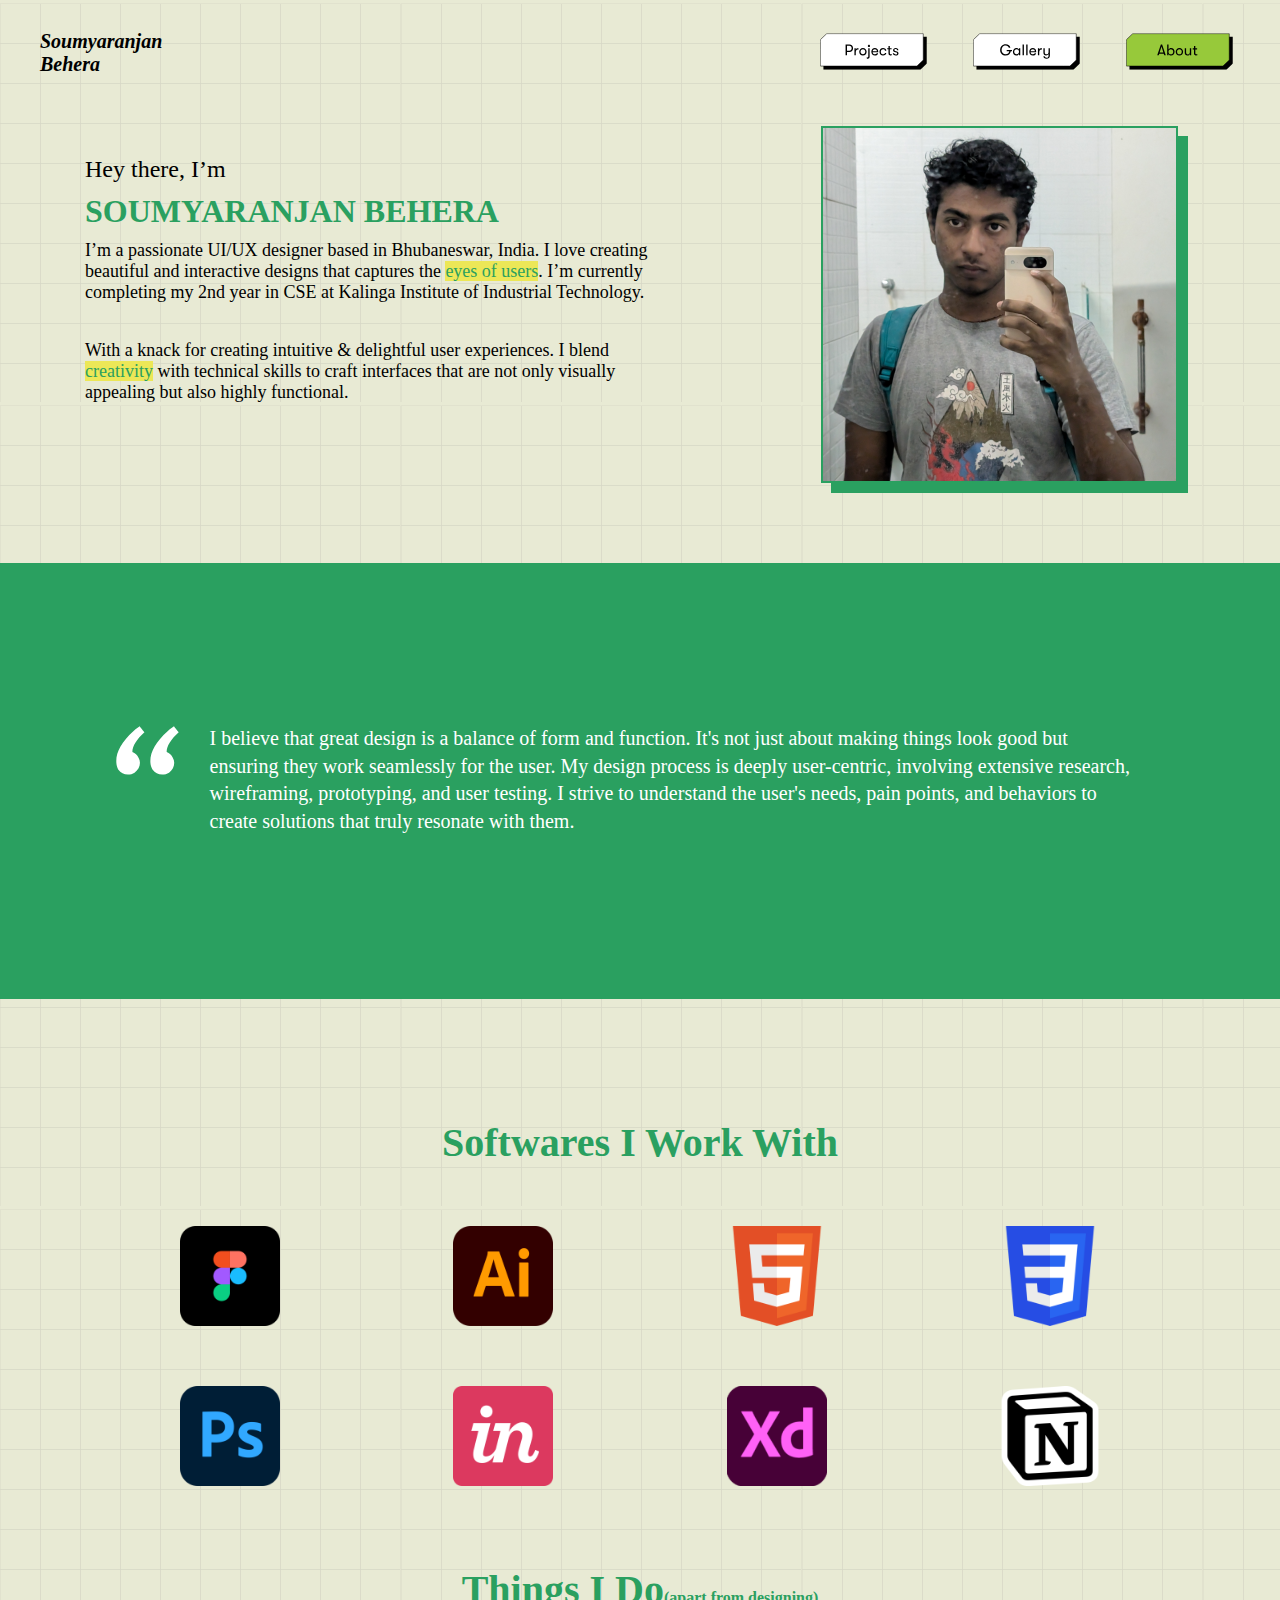
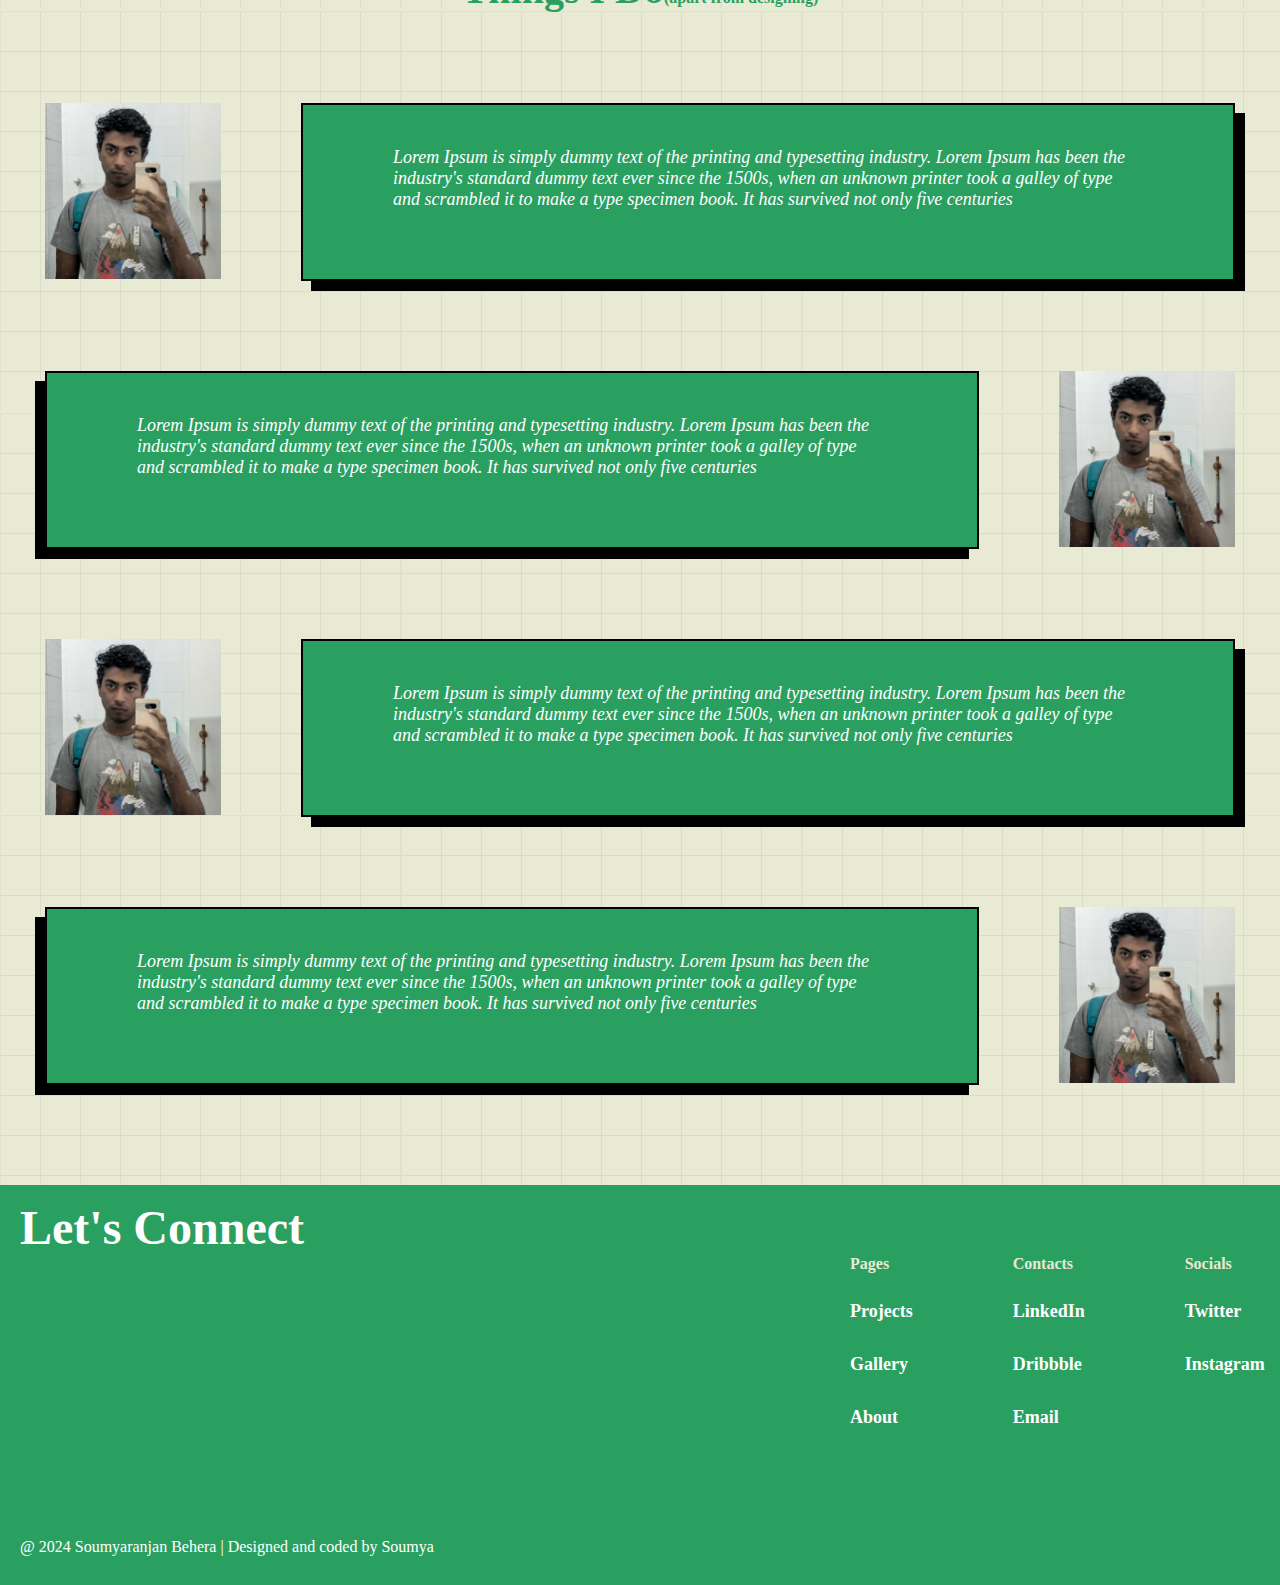
==== about.html @ 152b00c2 "initial commit" ====
<!DOCTYPE html>
<html lang="en">
<html>
<head>
  <title>portfolio.about</title>
  <link rel="stylesheet" href="about.css">
</head>

<body>
  <nav class="navbar">
    <div class="navdiv">
      <div class="logo">
        <a>Soumyaranjan Behera</a>
      </div>
      <ul>
        <li><a href="./project.html">
          <img class="btn" src="./assets/svgs/projects_w.svg" alt="projects">
        </a></li>
        <li><a href="gallery.html">
          <img class="btn" src="./assets/svgs/gall_w.svg" alt="gallery">
        </a></li>
        <li><a href="#">
          <img class="btn" src="./assets/svgs/about_gr.svg" alt="about">
        </a></li>
      </ul>
    </div>
  </nav>

  <section class="hero">
    <div class="intro">
      <p class="greet">
        Hey there, I’m
      </p>
    
      <p class="name">
        SOUMYARANJAN BEHERA
      </p>
    
      <p class="info">
        I’m a passionate UI/UX designer based in Bhubaneswar, India. I love creating beautiful and interactive designs that captures the <span class="clr">eyes of users</span>. I’m currently completing my 2nd year in CSE at Kalinga Institute of Industrial Technology. 
      </p>
  
      <p class="info2">
        With a knack for creating intuitive & delightful user experiences. I blend <span class="clr">creativity</span> with technical skills to craft interfaces that are not only visually appealing but also highly functional.
      </p>
    </div>
    <img class="myimg" src="./assets/imgs/myph.png">
  </section>

  <section>
    <div class="quote">
      <img class="qt" src="assets/svgs/quotation.svg">
      <p>
        I believe that great design is a balance of form and function. It's not just about making things look good but ensuring they work seamlessly for the user. My design process is deeply user-centric, involving extensive research, wireframing, prototyping, and user testing. I strive to understand the user's needs, pain points, and behaviors to create solutions that truly resonate with them.
      </p>
    </div>
  </section>

  <section class="skill-sec">
    <p class="skill">
      Softwares I Work With
    </p>

    <section class="align" >
      <img class="tool" src="./assets/imgs/figma.png">
      <img class="tool" src="./assets/imgs/ai.png">
      <img class="tool" src="./assets/imgs/html.png">
      <img class="tool" src="./assets/imgs/css.png">
    </section>

    <section class="align2">
      <img class="tool" src="./assets/imgs/ps.png">
      <img class="tool" src="./assets/imgs/in.png">
      <img class="tool" src="./assets/imgs/xd.png">
      <img class="tool" src="./assets/imgs/notion.png">
    </section>
  </section>

  <section class="extra">
    <p class="hobb">Things I Do<span class="tiny">(apart from designing)</span></p>
    <div class="thing1">
      <img class="pic" src="assets/imgs/myph.png">
      <div class="exp">Lorem Ipsum is simply dummy text of the printing and typesetting industry. Lorem Ipsum has been the industry's standard dummy text ever since the 1500s, when an unknown printer took a galley of type and scrambled it to make a type specimen book. It has survived not only five centuries</div>
    </div>
    <div class="thing2">
      <img class="pic" src="assets/imgs/myph.png">
      <div class="exp1">Lorem Ipsum is simply dummy text of the printing and typesetting industry. Lorem Ipsum has been the industry's standard dummy text ever since the 1500s, when an unknown printer took a galley of type and scrambled it to make a type specimen book. It has survived not only five centuries</div>
    </div>
    <div class="thing1">
      <img class="pic" src="assets/imgs/myph.png">
      <div class="exp">Lorem Ipsum is simply dummy text of the printing and typesetting industry. Lorem Ipsum has been the industry's standard dummy text ever since the 1500s, when an unknown printer took a galley of type and scrambled it to make a type specimen book. It has survived not only five centuries</div>
    </div>
    <div class="thing2">
      <img class="pic" src="assets/imgs/myph.png">
      <div class="exp1">Lorem Ipsum is simply dummy text of the printing and typesetting industry. Lorem Ipsum has been the industry's standard dummy text ever since the 1500s, when an unknown printer took a galley of type and scrambled it to make a type specimen book. It has survived not only five centuries</div>
    </div>
  </section>

  <footer class="footer">
    <p class="connect">Let's Connect</p>
    <div class="links">
      <div class="page">
        <p class="bar">Pages</p>
        <div class="pages">
          <a class="style" href="./project.html">Projects</a>
          <a class="style" href="./gallery.html">Gallery</a>
          <a class="style" href="./about.html">About</a>
        </div>
      </div>
      <div class="contac">
        <p class="bar">Contacts</p>
        <div class="contact">
          <a href="https://www.linkedin.com/in/soumyaranjan-behera21/" class="style">LinkedIn</a>
          <a href="https://dribbble.com/soumyaranjan13" class="style">Dribbble</a>
          <a href="mailto:srbashish13@gmail.com" class="style">Email</a>
        </div>
      </div>
      <div class="socia">
        <p class="bar">Socials</p>
        <div class="social">
          <a href="https://x.com/be_soumyaa" class="style">Twitter</a>
          <a href="https://www.instagram.com/beingsoumya__/" class="style">Instagram</a>
        </div>
      </div>
    </div>
    <p class="credit">@ 2024 Soumyaranjan Behera  |  Designed and coded by Soumya</p>
  </footer>

</body>
<script src="script.js"></script>
</html>
---- about.css ----
body{
  background-color: #E8EAD4;
  background-image: url("./assets/imgs/txt0.png");
}

*{
  margin: 0;
}

.navbar{
  margin-left: 40px;
  margin-top: 30px;
}

.navdiv{
  display: flex;
  align-items: center;
  justify-content: space-between;
}

.logo{
  font-size: 20px;
  width: 134px;
  font-family: louis george cafe;
  font-weight: bold;
  font-style: italic;
  margin-bottom: none;
  margin-top: none;
}

li {
  list-style: none;
  display: inline-block;
  margin-right: 52px;
}

.btn{
  transform: scale(1.1);
}

.hero{
  margin-left: 85px;
  margin-top: 50px;
  margin-bottom: 80px;
  display: flex;
  justify-content: space-between;
}

.intro{
  padding-top: 30px;
  width: 600px;
  height: 275px;
}

.myimg{
  width: 353px;
  height: 353px;
  margin-right: 8.50%;
  box-shadow: 10px 10px #2AA060;
  border: 2px solid #2AA060;
}

.background{
  width: 100%;
  height: 100%;
  background-repeat: repeat;
}

.greet{
  color: #000;
  font-family: "Louis George Cafe";
  font-size: 24px;
  font-style: normal;
  font-weight: 400;
  line-height: normal;
  margin-bottom: 10px;
}

.name{
  color: #2AA060;
  font-family: Gopher;
  font-size: 32px;
  font-style: normal;
  font-weight: 900;
  line-height: normal;
  margin-top: 10px;
  margin-bottom: 10px;
}

.info{
  color: #000;
  font-family: "Louis George Cafe";
  font-size: 18px;
  font-style: normal;
  font-weight: 400;
  line-height: normal;
  width: 580px;
  height: 80px;
}

.info2{
  color: #000;
  font-family: "Louis George Cafe";
  font-size: 18px;
  font-style: normal;
  font-weight: 400;
  line-height: normal;
  width: 580px;
  height: 80px;
  margin-top: 20px;
}

.clr{
  color: #2AA060;
  background-color: #ECE757;
}

.qt{
  height: 50px;
}

.quote{
  background-color: #2AA060;
  color: #FFF;
  margin-left: none;
  margin-right: none;
  font-family: "Louis George Cafe";
  font-size: 20px;
  font-weight: 400;
  line-height: 138.803%; /* 27.761px */
  padding-top: 162px;
  padding-bottom: 162px;
  padding-left: 116px;
  padding-right: 148px;
  max-width: 100%;
  height: 112px;
  display: flex;
  gap: 30px;
}

.skill,
.hobb{
  color: #2AA060;
  font-family: "Gopher";
  font-size: 40px;
  font-style: normal;
  font-weight: 900;
  line-height: normal;
  text-align: center;
}

.align,
.align2{
  margin-top: 60px;
  margin-left: 180px;
  margin-right: 180px;
  display: flex;
  justify-content: space-between;
}

.align2{
  margin-top: 60px;
}

.skill-sec{
  margin-bottom: 80px;
  margin-top: 120px;
}

.tool{
  width: 100px;
  height: 100px;
}

.hobb{
  margin-bottom: 0px;
}

.tiny{
  font-size: 16px;
}

.pic{
  height: 176px;
  width: 176px;
}

.thing1{
  display: flex;
  gap: 80px;
  justify-content: center;
}

.thing2{
  display: flex;
  gap: 80px;
  justify-content: center; 
  flex-direction: row-reverse;
}

.exp,
.exp1{
  background-color: #2AA060;
  color: #fff;
  padding-top: 42px;
  padding-bottom: 42px;
  padding-left: 90px;
  padding-right: 90px;
  font-family: "louis george cafe";
  font-style: italic;
  font-size: 18px;
  font-weight: 500;
  width: 750px;
  height: 90px;
  border: 2px solid #000;
  box-shadow: 10px 10px #000;
}

.exp1{
  box-shadow: -10px 10px #000;
}

.extra{
  margin-bottom: 50px;
  display: flex;
  flex-direction: column;
  gap: 90px;
}

.footer{
  background-color: #2AA060;
  width: 100%;
  height: 400px;
  margin-top: 100px;
}

.style{
  font-family: "Louis George Cafe";
  font-size: 18px;
  font-weight: bold;
  text-decoration: none;
  color: #fff;
}
.style:hover{
  text-decoration: underline;
}

.bar{
  margin: 0px;
  font-family: "Louis George Cafe";
  font-size: 16px;
  font-weight: 550;
  color: #E8EAD4;
}

.pages,
.contact,
.social{
  display: flex;
  flex-direction: column;
  gap: 32px;
}

.page,
.contac,
.socia{
  display: flex;
  flex-direction: column;
  gap: 28px;
}

.links{
  display: flex;
  gap: 100px;
  margin-left: 850px;
}

.connect{
  font-family: "Gopher";
  color: #fff;
  font-size: 48px;
  font-weight: bolder;
  margin-left: 20px;
  padding-top: 15px;
  margin-top: 0px;
}

.credit{
  font-family: "Louis George Cafe";
  font-size: 16px;
  color: #FFF;
  margin-left: 20px;
  margin-top: 110px;
}

@media only screen and (max-width: 520px){
  .logo{
    font-size: 48px;
    width: 134px;
    font-family: "poppins";
    font-weight: bold;
    font-style: italic;
  }

  .quote{
    font-family: 'Franklin Gothic Medium', 'Arial Narrow', Arial, sans-serif;
    color: #000;
    background-color: #ECE757;
  }
}
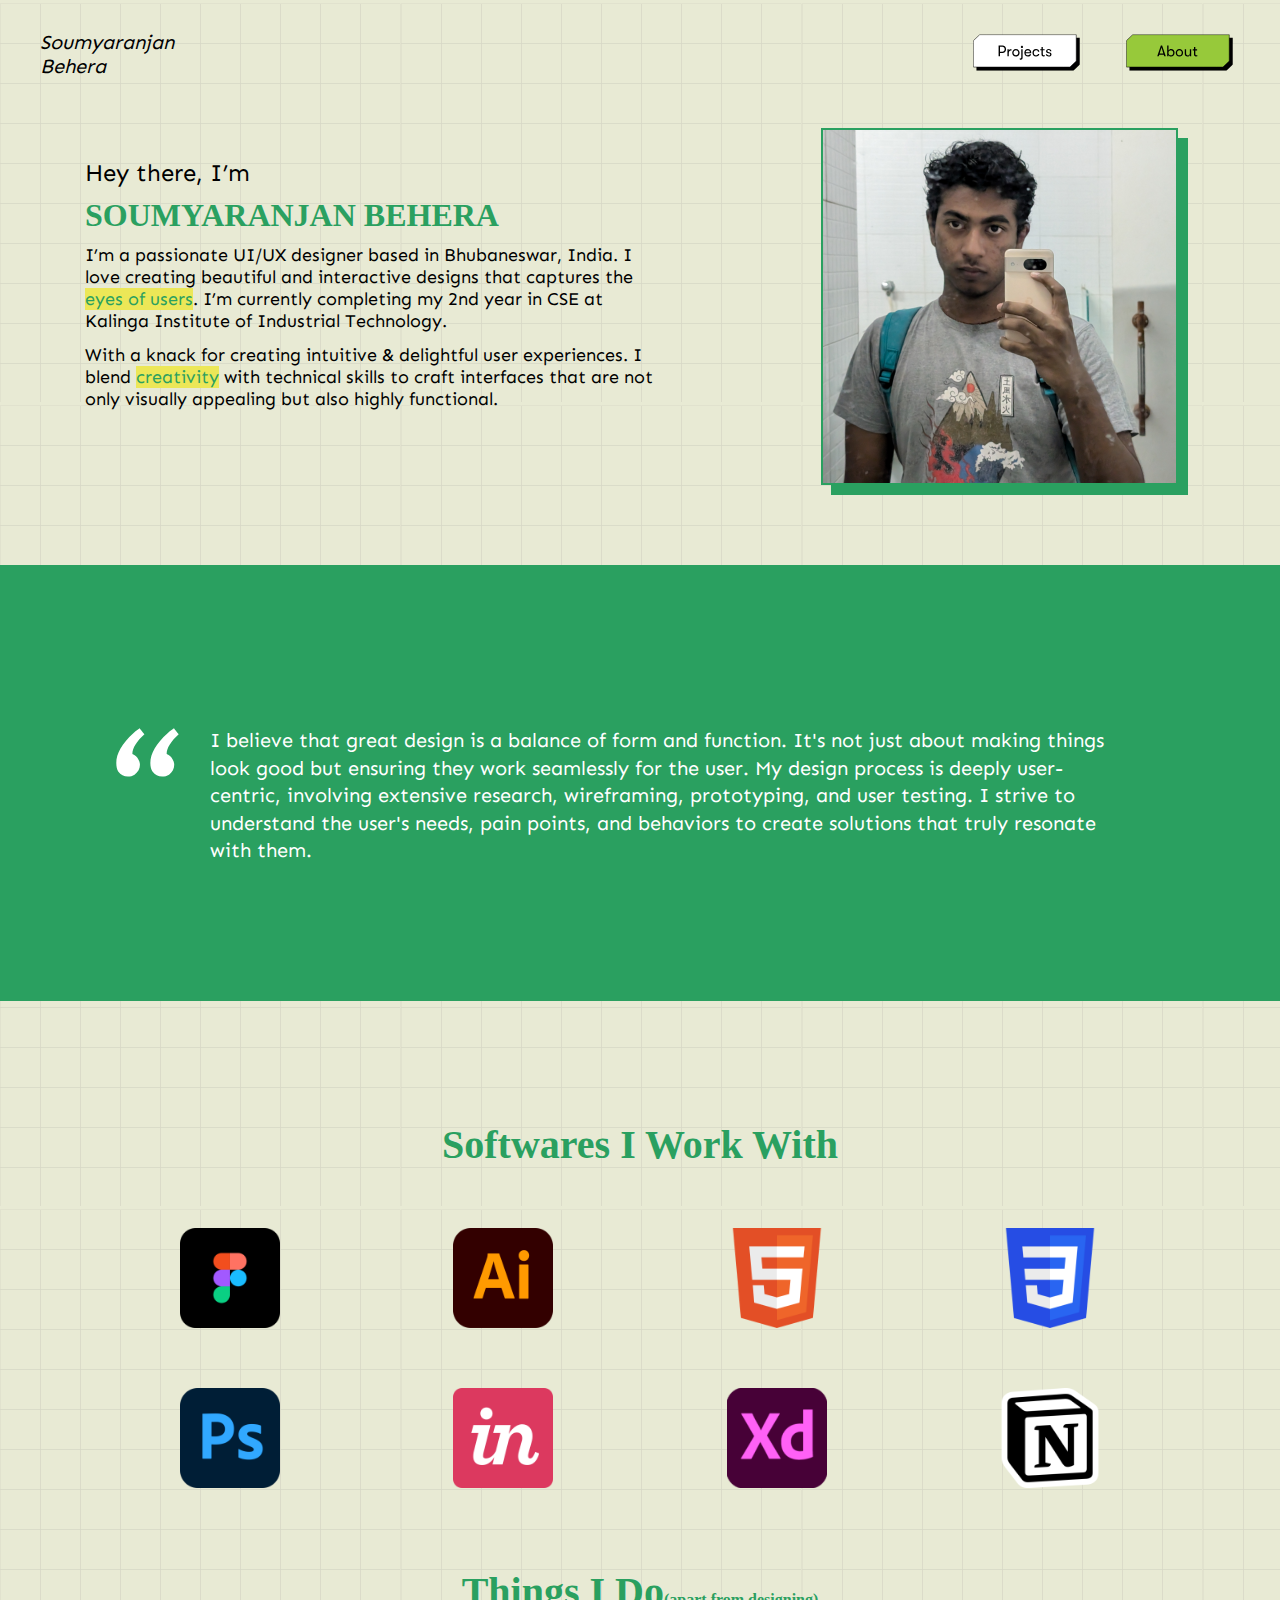
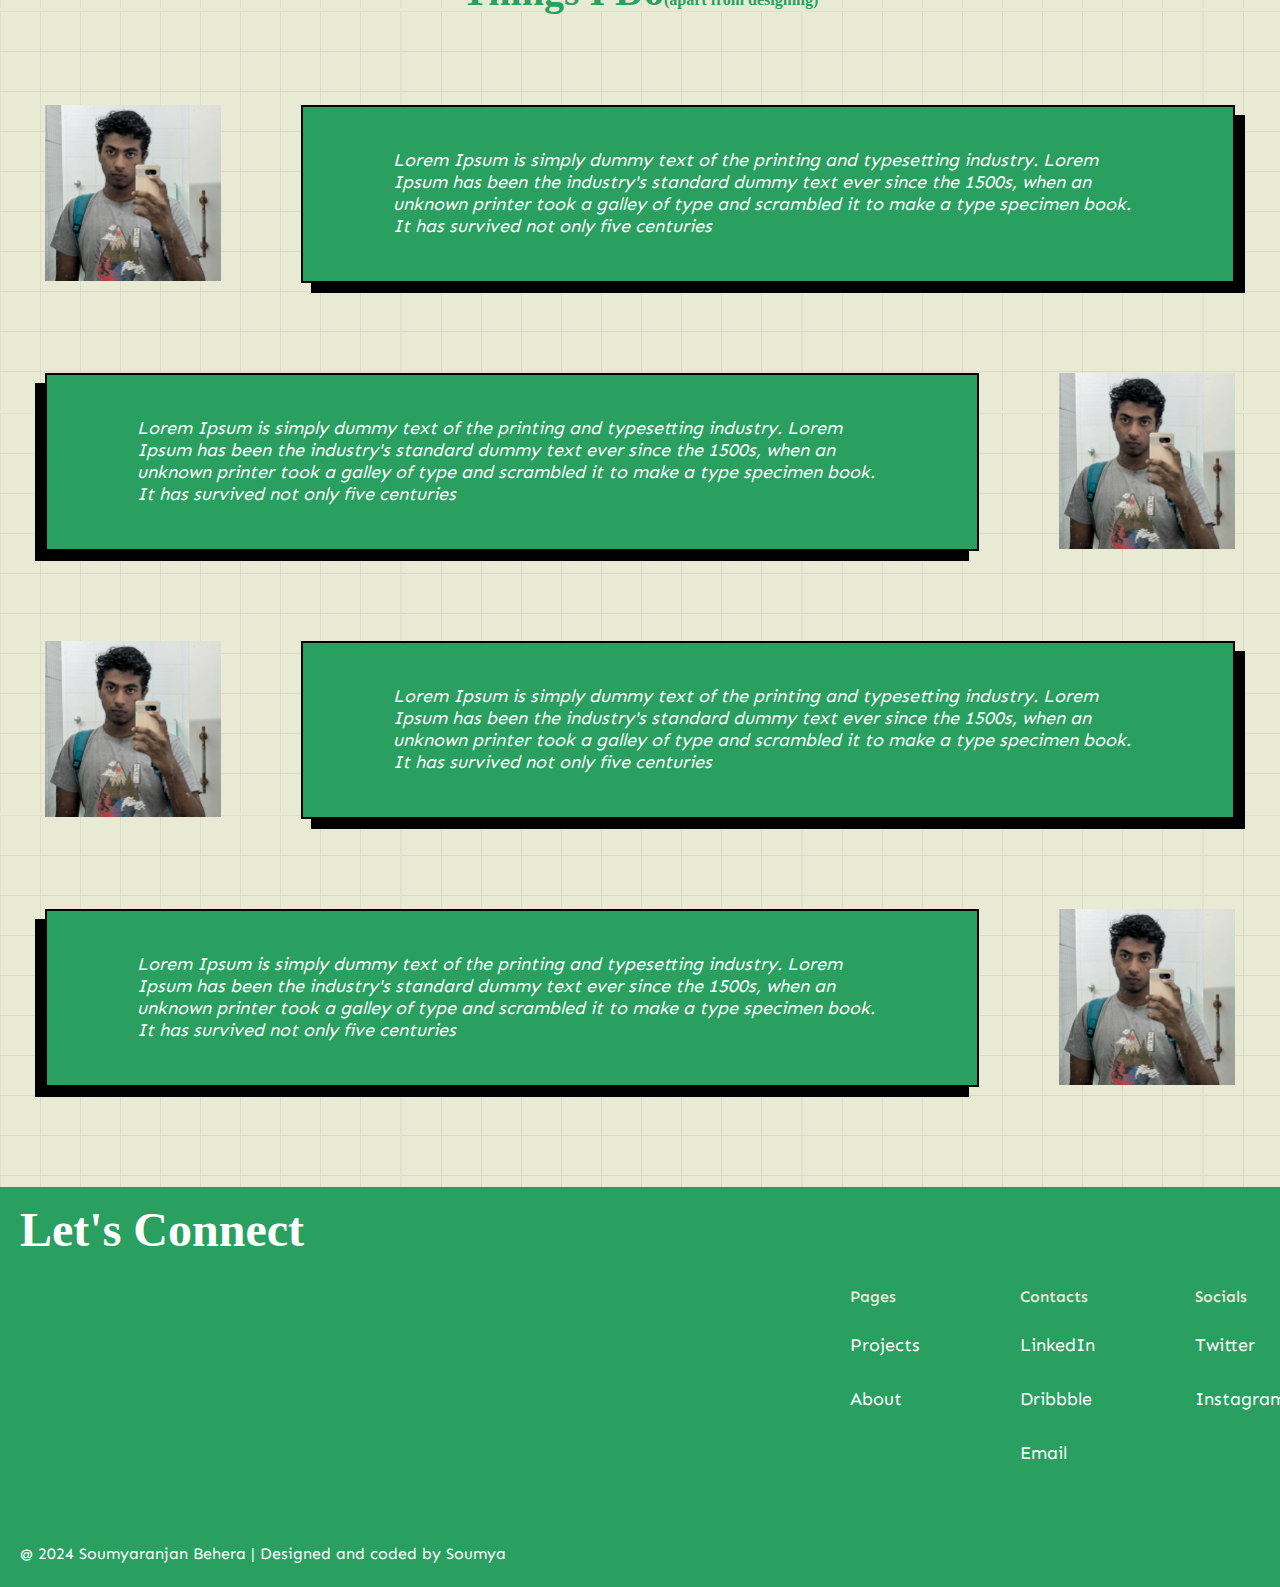
==== commit 7b846263: "Extra Changes" ====
--- a/about.html
+++ b/about.html
@@ -4,6 +4,9 @@
 <head>
   <title>portfolio.about</title>
   <link rel="stylesheet" href="about.css">
+  <link rel="preconnect" href="https://fonts.googleapis.com">
+  <link rel="preconnect" href="https://fonts.gstatic.com" crossorigin>
+  <link href="https://fonts.googleapis.com/css2?family=Figtree:ital,wght@0,300..900;1,300..900&family=Handjet:wght@100..900&family=Sen:wght@400..800&display=swap" rel="stylesheet">
 </head>
 
 <body>
@@ -16,9 +19,7 @@
         <li><a href="./project.html">
           <img class="btn" src="./assets/svgs/projects_w.svg" alt="projects">
         </a></li>
-        <li><a href="gallery.html">
-          <img class="btn" src="./assets/svgs/gall_w.svg" alt="gallery">
-        </a></li>
+        
         <li><a href="#">
           <img class="btn" src="./assets/svgs/about_gr.svg" alt="about">
         </a></li>
@@ -61,19 +62,21 @@
       Softwares I Work With
     </p>
 
-    <section class="align" >
-      <img class="tool" src="./assets/imgs/figma.png">
-      <img class="tool" src="./assets/imgs/ai.png">
-      <img class="tool" src="./assets/imgs/html.png">
-      <img class="tool" src="./assets/imgs/css.png">
-    </section>
-
-    <section class="align2">
-      <img class="tool" src="./assets/imgs/ps.png">
-      <img class="tool" src="./assets/imgs/in.png">
-      <img class="tool" src="./assets/imgs/xd.png">
-      <img class="tool" src="./assets/imgs/notion.png">
-    </section>
+    <div class="gap">
+      <div class="align" >
+        <img class="tool" src="./assets/imgs/figma.png">
+        <img class="tool" src="./assets/imgs/ai.png">
+        <img class="tool" src="./assets/imgs/html.png">
+        <img class="tool" src="./assets/imgs/css.png">
+      </div>
+  
+      <div class="align2">
+        <img class="tool" src="./assets/imgs/ps.png">
+        <img class="tool" src="./assets/imgs/in.png">
+        <img class="tool" src="./assets/imgs/xd.png">
+        <img class="tool" src="./assets/imgs/notion.png">
+      </div>
+    </div>
   </section>
 
   <section class="extra">
@@ -103,7 +106,7 @@
         <p class="bar">Pages</p>
         <div class="pages">
           <a class="style" href="./project.html">Projects</a>
-          <a class="style" href="./gallery.html">Gallery</a>
+          
           <a class="style" href="./about.html">About</a>
         </div>
       </div>
--- a/about.css
+++ b/about.css
@@ -3,6 +3,8 @@
   background-image: url("./assets/imgs/txt0.png");
 }
 
+@import url("font/gopher/stylesheet.css");
+
 *{
   margin: 0;
 }
@@ -21,8 +23,7 @@
 .logo{
   font-size: 20px;
   width: 134px;
-  font-family: louis george cafe;
-  font-weight: bold;
+  font-family: "sen";
   font-style: italic;
   margin-bottom: none;
   margin-top: none;
@@ -68,7 +69,7 @@
 
 .greet{
   color: #000;
-  font-family: "Louis George Cafe";
+  font-family: "sen";
   font-size: 24px;
   font-style: normal;
   font-weight: 400;
@@ -89,7 +90,7 @@
 
 .info{
   color: #000;
-  font-family: "Louis George Cafe";
+  font-family: "sen";
   font-size: 18px;
   font-style: normal;
   font-weight: 400;
@@ -100,7 +101,7 @@
 
 .info2{
   color: #000;
-  font-family: "Louis George Cafe";
+  font-family: "sen";
   font-size: 18px;
   font-style: normal;
   font-weight: 400;
@@ -124,7 +125,7 @@
   color: #FFF;
   margin-left: none;
   margin-right: none;
-  font-family: "Louis George Cafe";
+  font-family: "sen";
   font-size: 20px;
   font-weight: 400;
   line-height: 138.803%; /* 27.761px */
@@ -149,17 +150,19 @@
   text-align: center;
 }
 
-.align,
-.align2{
+.gap{
   margin-top: 60px;
   margin-left: 180px;
   margin-right: 180px;
   display: flex;
+  flex-direction: column;
+  gap: 60px;
+}
+
+.align,
+.align2{
+  display: flex;
   justify-content: space-between;
-}
-
-.align2{
-  margin-top: 60px;
 }
 
 .skill-sec{
@@ -170,6 +173,11 @@
 .tool{
   width: 100px;
   height: 100px;
+}
+.tool:hover{
+  transform: scale(1.2);
+  cursor: pointer;
+  transition: all 0.3s;
 }
 
 .hobb{
@@ -206,10 +214,9 @@
   padding-bottom: 42px;
   padding-left: 90px;
   padding-right: 90px;
-  font-family: "louis george cafe";
+  font-family: "sen";
   font-style: italic;
   font-size: 18px;
-  font-weight: 500;
   width: 750px;
   height: 90px;
   border: 2px solid #000;
@@ -235,9 +242,8 @@
 }
 
 .style{
-  font-family: "Louis George Cafe";
+  font-family: "sen";
   font-size: 18px;
-  font-weight: bold;
   text-decoration: none;
   color: #fff;
 }
@@ -247,7 +253,7 @@
 
 .bar{
   margin: 0px;
-  font-family: "Louis George Cafe";
+  font-family: "sen";
   font-size: 16px;
   font-weight: 550;
   color: #E8EAD4;
@@ -283,28 +289,13 @@
   margin-left: 20px;
   padding-top: 15px;
   margin-top: 0px;
+  margin-bottom: 30px;
 }
 
 .credit{
-  font-family: "Louis George Cafe";
+  font-family: "sen";
   font-size: 16px;
   color: #FFF;
   margin-left: 20px;
-  margin-top: 110px;
-}
-
-@media only screen and (max-width: 520px){
-  .logo{
-    font-size: 48px;
-    width: 134px;
-    font-family: "poppins";
-    font-weight: bold;
-    font-style: italic;
-  }
-
-  .quote{
-    font-family: 'Franklin Gothic Medium', 'Arial Narrow', Arial, sans-serif;
-    color: #000;
-    background-color: #ECE757;
-  }
+  margin-top: 80px;
 }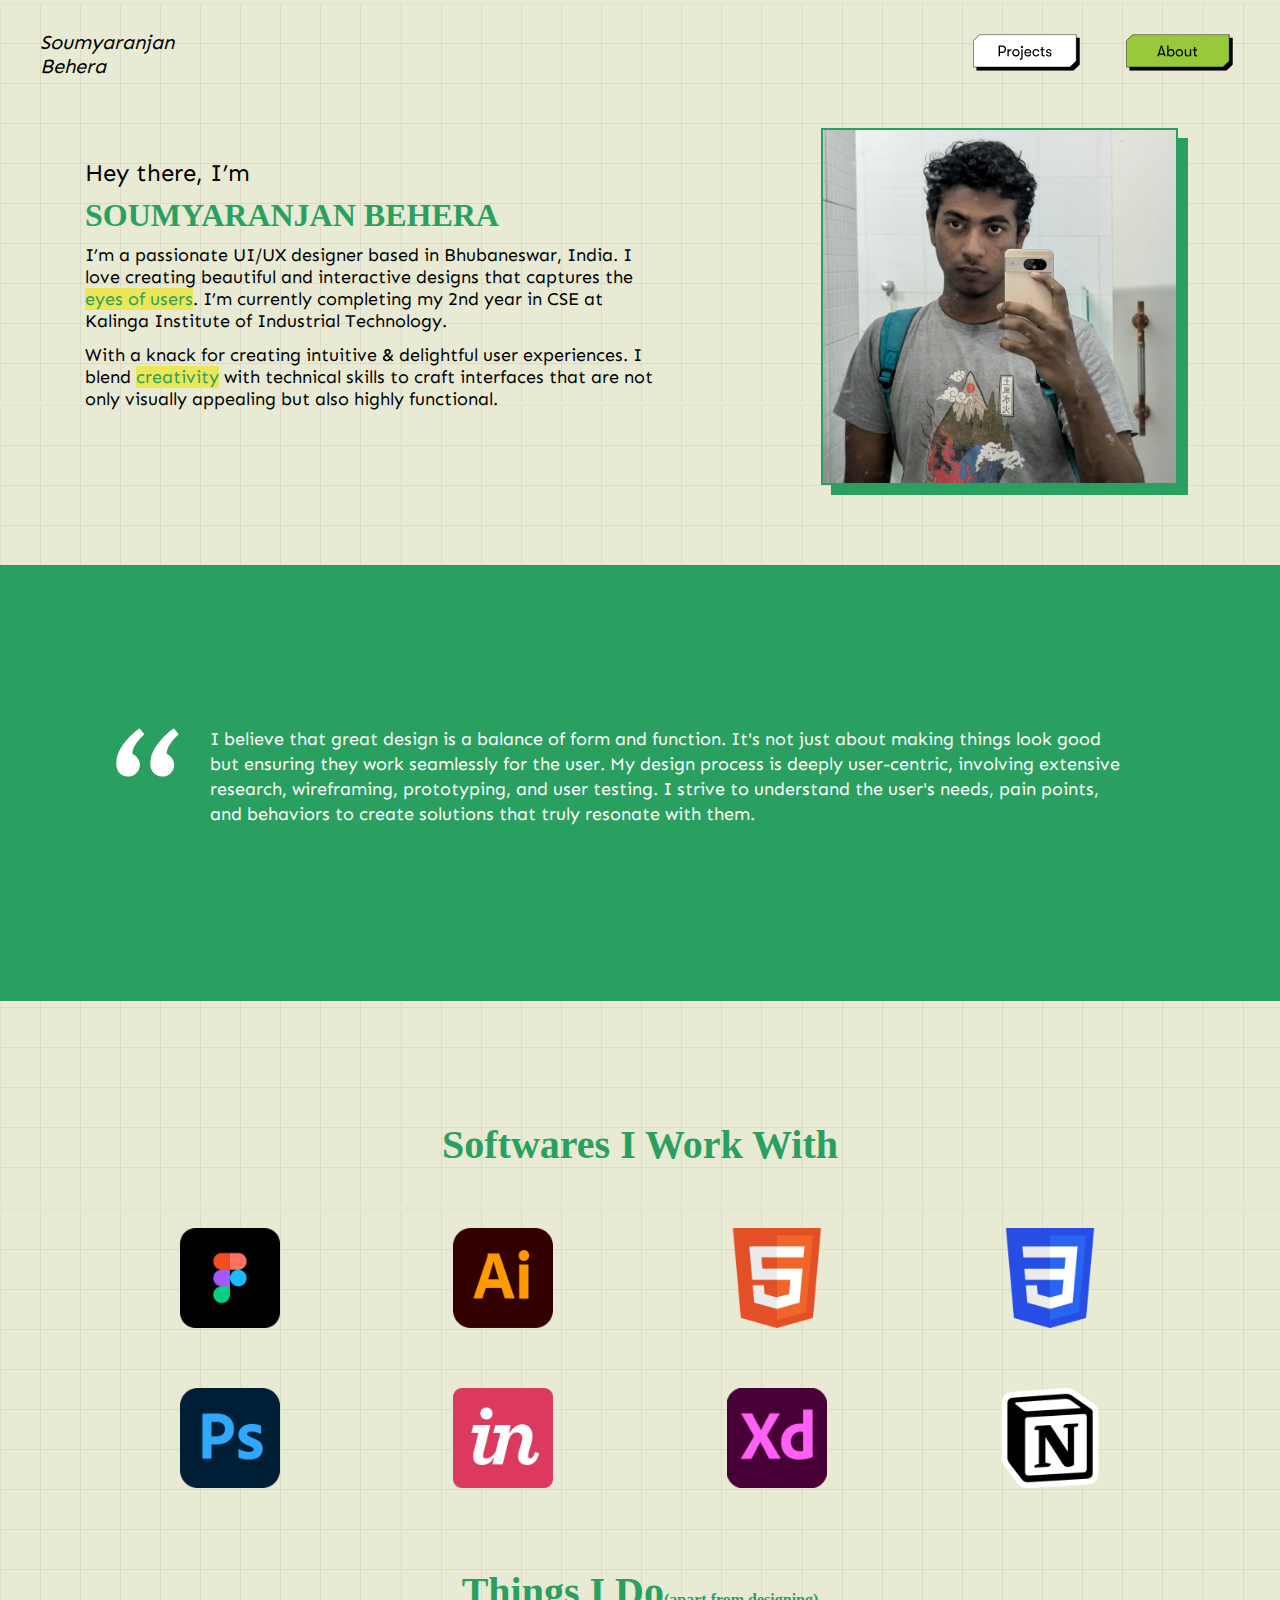
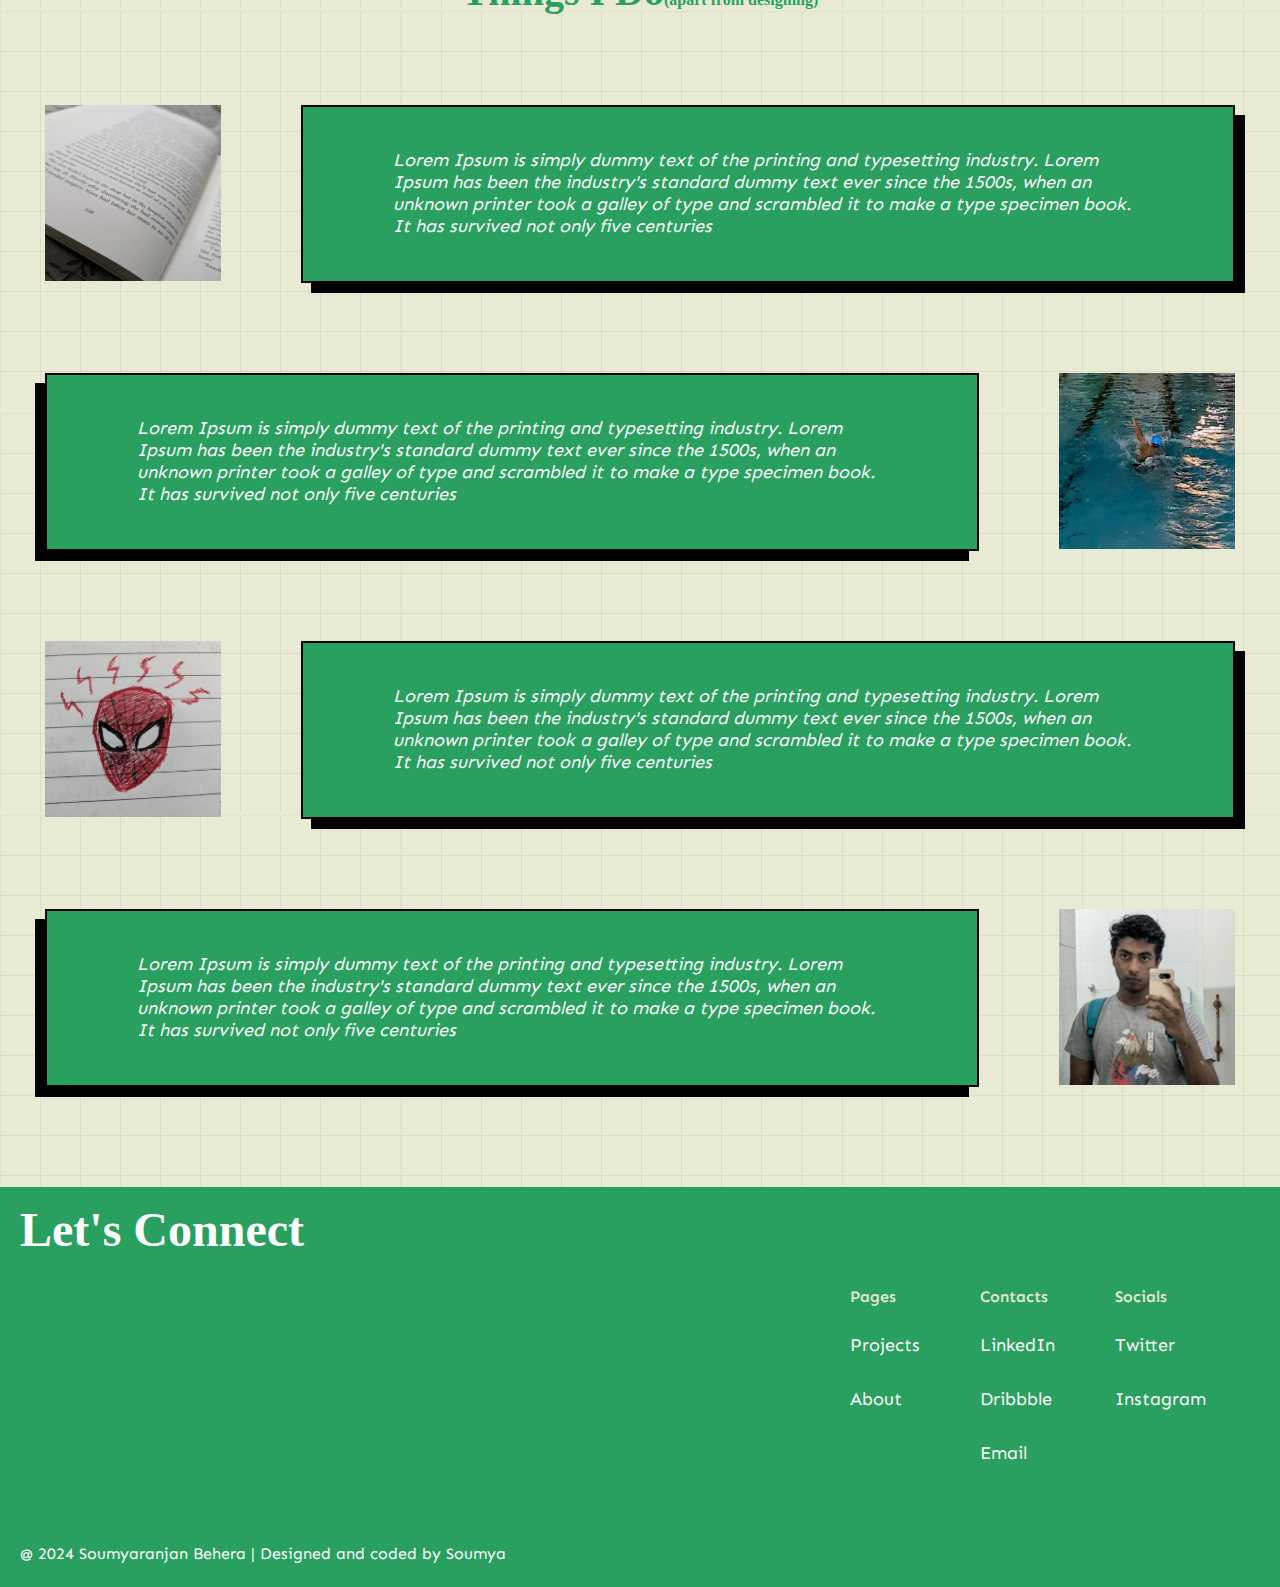
==== commit a0612bb4: "fixed-footer" ====
--- a/about.html
+++ b/about.html
@@ -16,7 +16,7 @@
         <a>Soumyaranjan Behera</a>
       </div>
       <ul>
-        <li><a href="./project.html">
+        <li><a href="./index.html">
           <img class="btn" src="./assets/svgs/projects_w.svg" alt="projects">
         </a></li>
         
@@ -82,15 +82,15 @@
   <section class="extra">
     <p class="hobb">Things I Do<span class="tiny">(apart from designing)</span></p>
     <div class="thing1">
-      <img class="pic" src="assets/imgs/myph.png">
+      <img class="pic" src="assets/imgs/read.jpg">
       <div class="exp">Lorem Ipsum is simply dummy text of the printing and typesetting industry. Lorem Ipsum has been the industry's standard dummy text ever since the 1500s, when an unknown printer took a galley of type and scrambled it to make a type specimen book. It has survived not only five centuries</div>
     </div>
     <div class="thing2">
-      <img class="pic" src="assets/imgs/myph.png">
+      <img class="pic" src="assets/imgs/swim.png">
       <div class="exp1">Lorem Ipsum is simply dummy text of the printing and typesetting industry. Lorem Ipsum has been the industry's standard dummy text ever since the 1500s, when an unknown printer took a galley of type and scrambled it to make a type specimen book. It has survived not only five centuries</div>
     </div>
     <div class="thing1">
-      <img class="pic" src="assets/imgs/myph.png">
+      <img class="pic" src="assets/imgs/doddle.jpg">
       <div class="exp">Lorem Ipsum is simply dummy text of the printing and typesetting industry. Lorem Ipsum has been the industry's standard dummy text ever since the 1500s, when an unknown printer took a galley of type and scrambled it to make a type specimen book. It has survived not only five centuries</div>
     </div>
     <div class="thing2">
@@ -105,7 +105,7 @@
       <div class="page">
         <p class="bar">Pages</p>
         <div class="pages">
-          <a class="style" href="./project.html">Projects</a>
+          <a class="style" href="./index.html">Projects</a>
           
           <a class="style" href="./about.html">About</a>
         </div>
--- a/about.css
+++ b/about.css
@@ -126,9 +126,8 @@
   margin-left: none;
   margin-right: none;
   font-family: "sen";
-  font-size: 20px;
-  font-weight: 400;
-  line-height: 138.803%; /* 27.761px */
+  font-size: 18px;
+  line-height: 138.803%;
   padding-top: 162px;
   padding-bottom: 162px;
   padding-left: 116px;
@@ -277,7 +276,7 @@
 
 .links{
   display: flex;
-  gap: 100px;
+  gap: 60px;
   margin-left: 850px;
 }
 
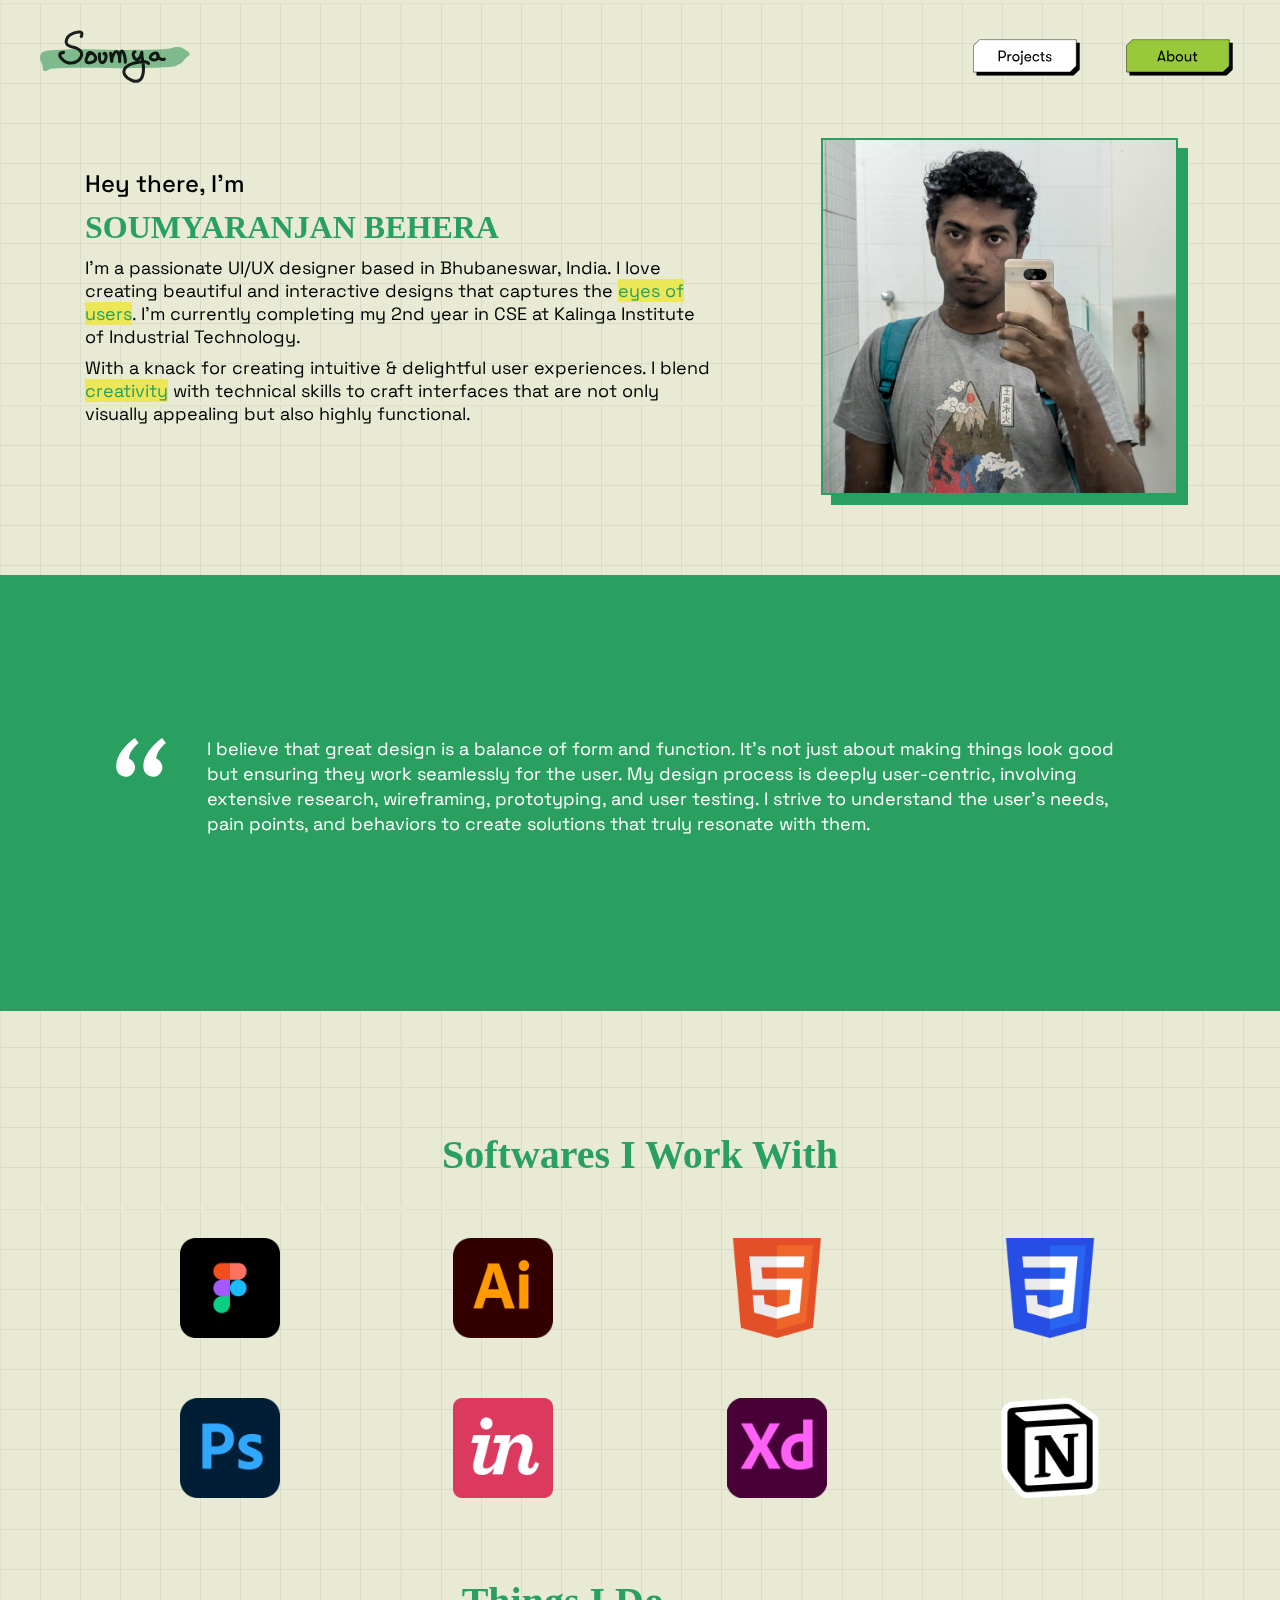
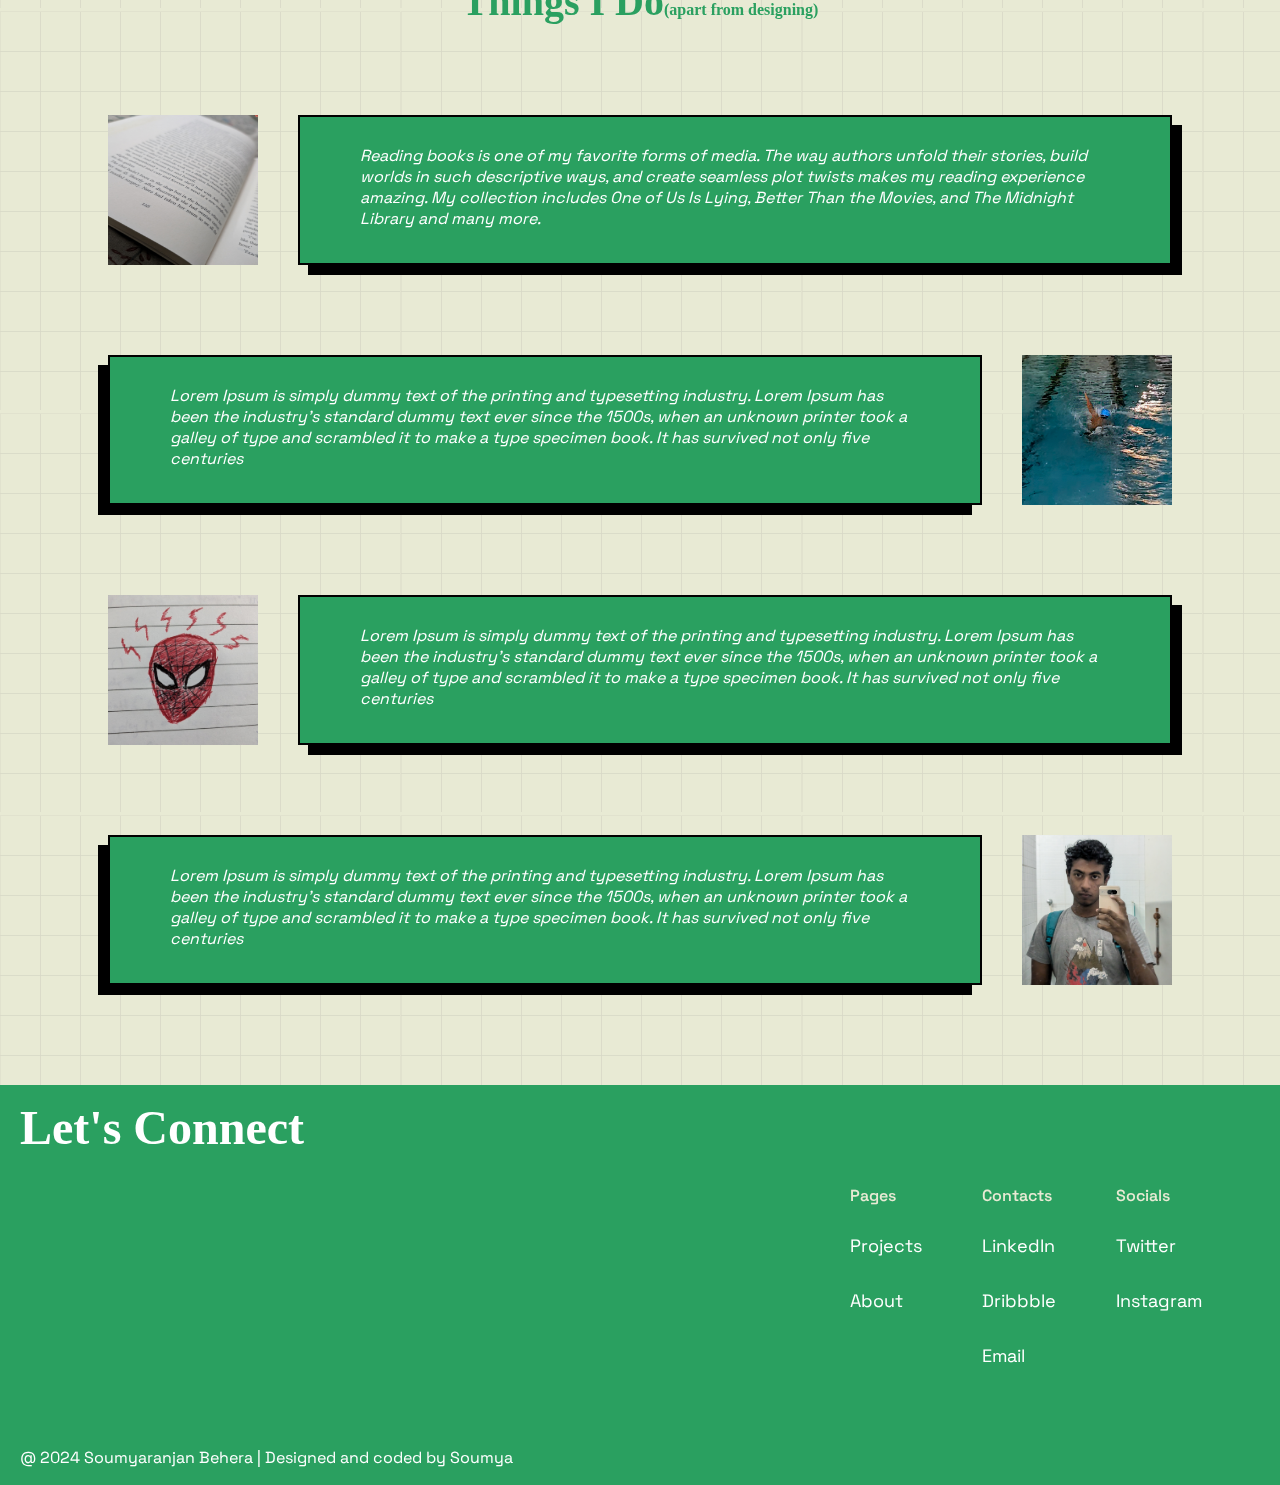
==== commit ab532f3e: "case study update" ====
--- a/about.html
+++ b/about.html
@@ -6,14 +6,24 @@
   <link rel="stylesheet" href="about.css">
   <link rel="preconnect" href="https://fonts.googleapis.com">
   <link rel="preconnect" href="https://fonts.gstatic.com" crossorigin>
-  <link href="https://fonts.googleapis.com/css2?family=Figtree:ital,wght@0,300..900;1,300..900&family=Handjet:wght@100..900&family=Sen:wght@400..800&display=swap" rel="stylesheet">
+  <link href="https://fonts.googleapis.com/css2?family=Figtree:ital,wght@0,300..900;1,300..900&family=Handjet:wght@100..900&family=Sen:wght@400..800&family=Space+Grotesk:wght@300..700&display=swap" rel="stylesheet">
 </head>
 
 <body>
   <nav class="navbar">
     <div class="navdiv">
       <div class="logo">
-        <a>Soumyaranjan Behera</a>
+        <a href="index.html"><svg width="150" height="53" viewBox="0 0 150 53" fill="none" xmlns="http://www.w3.org/2000/svg">
+          <path d="M41.222 6.47874C44.9333 -0.943703 33.6489 2.62897 30.3239 4.7133C27.4655 6.50514 24.8945 10.6478 26.827 14.0158C28.359 16.6859 33.6786 17.0891 36.2652 18.1238C47.3737 22.5672 39.4017 32.96 30.3578 33.096C24.7397 33.1805 14.0099 23.5539 23.4998 22.3676" stroke="#1E1E1E" stroke-width="3.0565" stroke-linecap="round" stroke-linejoin="round"/>
+          <path d="M51.0005 23.5895C51.0005 19.81 40.2949 34.0431 50.1178 32.6883C63.5334 30.8379 49.2609 17.104 47.3338 24.8117" stroke="#1E1E1E" stroke-width="3.0565" stroke-linecap="round" stroke-linejoin="round"/>
+          <path d="M59.5556 24.2024C59.5556 21.448 58.5857 31.2315 61.1173 32.3165C66.2933 34.5348 67.8494 21.5833 63.8334 23.5912" stroke="#1E1E1E" stroke-width="3.0565" stroke-linecap="round" stroke-linejoin="round"/>
+          <path d="M70.5557 23.5891C70.5557 21.0663 71.7779 33.5811 71.7779 31.0582C71.7779 28.038 75.5456 16.4105 78.7378 24.2681C79.5972 26.3837 79.7223 28.7377 79.7223 30.9903C79.7223 33.7854 79.2747 25.1654 80.4693 22.6385C83.3238 16.6 85.709 29.7116 85.2223 32.1447" stroke="#1E1E1E" stroke-width="3.0565" stroke-linecap="round" stroke-linejoin="round"/>
+          <path d="M95.0014 21.7578C91.7531 21.7578 93.3567 29.4307 96.8347 29.4307C100.268 29.4307 101.162 24.9617 101.724 22.4368C102.004 21.1743 101.79 25.0302 101.995 26.3072C102.66 30.4521 103.489 34.3618 103.489 38.5973C103.489 46.5046 100.98 54.1324 91.4705 50.2424C86.8723 48.3613 80.9933 43.0687 85.4952 37.8165C89.2691 33.4136 99.3959 31.6714 104.813 31.6714C107.283 31.6714 108.785 33.7085 108.446 33.3689" stroke="#1E1E1E" stroke-width="3.0565" stroke-linecap="round" stroke-linejoin="round"/>
+          <path d="M118.223 26.6448C118.223 17.2963 103.79 28.4258 113.809 29.904C115.689 30.1814 117.675 29.1662 118.087 27.2559C118.186 26.7953 117.943 23.7012 117.747 24.7436C117.105 28.171 121.718 30.3973 124.334 29.0892" stroke="#1E1E1E" stroke-width="3.0565" stroke-linecap="round" stroke-linejoin="round"/>
+          <g style="mix-blend-mode:multiply" opacity="0.55">
+          <path d="M11.1007 38.515L2.89928 22.1121L2.50834 22.3075C2.08938 22.517 1.70836 22.8007 1.45514 23.1947C0.614488 24.5035 -0.990604 28.0014 1.53237 33.0473C2.28041 34.5434 2.62487 36.8299 2.78104 38.7928C2.91807 40.5192 4.77331 41.6787 6.3227 40.904L11.1007 38.515ZM9.71604 29.7024L8.88587 20.5706L9.71604 29.7024ZM40.6111 28.5141L40.4872 19.3455L40.6111 28.5141ZM97.4445 28.9555L97.162 19.7904L97.4445 28.9555ZM133.161 27.258L131.712 18.2036L133.161 27.258ZM144.086 19.0173L133.914 34.2764L134.277 34.5188C134.667 34.7787 135.102 34.9688 135.57 34.9931C137.124 35.0736 140.957 34.7318 144.086 30.0377C145.014 28.646 146.828 27.2125 148.455 26.103C149.886 25.1275 149.972 22.9414 148.531 21.9805L144.086 19.0173ZM11.1007 38.515C10.599 38.7659 10.2036 38.8552 10.0791 38.8794C10.0234 38.8903 10.0203 38.8883 10.1037 38.8783C10.1949 38.8673 10.3169 38.8551 10.5462 38.8343L8.88587 20.5706C8.07887 20.644 5.50852 20.8075 2.89928 22.1121L11.1007 38.515ZM10.5462 38.8343C20.3735 37.9409 30.3753 37.8228 40.735 37.6828L40.4872 19.3455C30.2884 19.4833 19.5491 19.6012 8.88587 20.5706L10.5462 38.8343ZM40.735 37.6828C50.0034 37.5576 59.2804 37.808 68.8214 38.0249C78.2911 38.2401 87.9837 38.4209 97.7269 38.1206L97.162 19.7904C87.9628 20.0739 78.7127 19.906 69.2382 19.6906C59.8351 19.4769 50.1666 19.2147 40.4872 19.3455L40.735 37.6828ZM97.7269 38.1206C108.441 37.7904 122.31 38.2801 134.609 36.3123L131.712 18.2036C120.951 19.9253 109.747 19.4025 97.162 19.7904L97.7269 38.1206ZM134.609 36.3123C135.991 36.0912 137.139 35.6957 137.758 35.4752C137.923 35.4167 138.079 35.3596 138.198 35.316C138.329 35.2684 138.417 35.236 138.502 35.2058C138.673 35.1445 138.705 35.1367 138.672 35.1461C138.629 35.1587 137.962 35.357 136.971 35.2937C136.453 35.2607 135.898 35.1603 135.335 34.9701C134.774 34.7804 134.298 34.5325 133.914 34.2764L144.086 19.0173C142.256 17.797 140.224 17.1251 138.139 16.992C136.197 16.8679 134.588 17.2378 133.592 17.5247C132.757 17.7656 131.714 18.1604 131.609 18.1979C131.243 18.328 131.381 18.2566 131.712 18.2036L134.609 36.3123Z" fill="#2AA060"/>
+          </g>
+          </svg></a>
       </div>
       <ul>
         <li><a href="./index.html">
@@ -83,7 +93,7 @@
     <p class="hobb">Things I Do<span class="tiny">(apart from designing)</span></p>
     <div class="thing1">
       <img class="pic" src="assets/imgs/read.jpg">
-      <div class="exp">Lorem Ipsum is simply dummy text of the printing and typesetting industry. Lorem Ipsum has been the industry's standard dummy text ever since the 1500s, when an unknown printer took a galley of type and scrambled it to make a type specimen book. It has survived not only five centuries</div>
+      <div class="exp">Reading books is one of my favorite forms of media. The way authors unfold their stories, build worlds in such descriptive ways, and create seamless plot twists makes my reading experience amazing. My collection includes One of Us Is Lying, Better Than the Movies, and The Midnight Library and many more.</div>
     </div>
     <div class="thing2">
       <img class="pic" src="assets/imgs/swim.png">
--- a/about.css
+++ b/about.css
@@ -21,9 +21,9 @@
 }
 
 .logo{
-  font-size: 20px;
+  font-size: 16px;
   width: 134px;
-  font-family: "sen";
+  font-family: "Space Grotesk";
   font-style: italic;
   margin-bottom: none;
   margin-top: none;
@@ -69,10 +69,10 @@
 
 .greet{
   color: #000;
-  font-family: "sen";
+  font-family: "Space Grotesk";
   font-size: 24px;
   font-style: normal;
-  font-weight: 400;
+  font-weight: 500;
   line-height: normal;
   margin-bottom: 10px;
 }
@@ -90,23 +90,23 @@
 
 .info{
   color: #000;
-  font-family: "sen";
+  font-family: "Space Grotesk";
   font-size: 18px;
   font-style: normal;
   font-weight: 400;
   line-height: normal;
-  width: 580px;
+  width: 630px;
   height: 80px;
 }
 
 .info2{
   color: #000;
-  font-family: "sen";
+  font-family: "Space Grotesk";
   font-size: 18px;
   font-style: normal;
   font-weight: 400;
   line-height: normal;
-  width: 580px;
+  width: 630px;
   height: 80px;
   margin-top: 20px;
 }
@@ -117,7 +117,7 @@
 }
 
 .qt{
-  height: 50px;
+  height: 40px;
 }
 
 .quote{
@@ -125,7 +125,7 @@
   color: #FFF;
   margin-left: none;
   margin-right: none;
-  font-family: "sen";
+  font-family: "Space Grotesk";
   font-size: 18px;
   line-height: 138.803%;
   padding-top: 162px;
@@ -135,7 +135,7 @@
   max-width: 100%;
   height: 112px;
   display: flex;
-  gap: 30px;
+  gap: 40px;
 }
 
 .skill,
@@ -188,19 +188,19 @@
 }
 
 .pic{
-  height: 176px;
-  width: 176px;
+  height: 150px;
+  width: 150px;
 }
 
 .thing1{
   display: flex;
-  gap: 80px;
+  gap: 40px;
   justify-content: center;
 }
 
 .thing2{
   display: flex;
-  gap: 80px;
+  gap: 40px;
   justify-content: center; 
   flex-direction: row-reverse;
 }
@@ -209,13 +209,13 @@
 .exp1{
   background-color: #2AA060;
   color: #fff;
-  padding-top: 42px;
-  padding-bottom: 42px;
-  padding-left: 90px;
-  padding-right: 90px;
-  font-family: "sen";
+  padding-top: 28px;
+  padding-bottom: 28px;
+  padding-left: 60px;
+  padding-right: 60px;
+  font-family: "Space Grotesk";
   font-style: italic;
-  font-size: 18px;
+  font-size: 16px;
   width: 750px;
   height: 90px;
   border: 2px solid #000;
@@ -241,7 +241,7 @@
 }
 
 .style{
-  font-family: "sen";
+  font-family: "Space Grotesk";
   font-size: 18px;
   text-decoration: none;
   color: #fff;
@@ -252,7 +252,7 @@
 
 .bar{
   margin: 0px;
-  font-family: "sen";
+  font-family: "Space Grotesk";
   font-size: 16px;
   font-weight: 550;
   color: #E8EAD4;
@@ -292,7 +292,7 @@
 }
 
 .credit{
-  font-family: "sen";
+  font-family: "Space Grotesk";
   font-size: 16px;
   color: #FFF;
   margin-left: 20px;
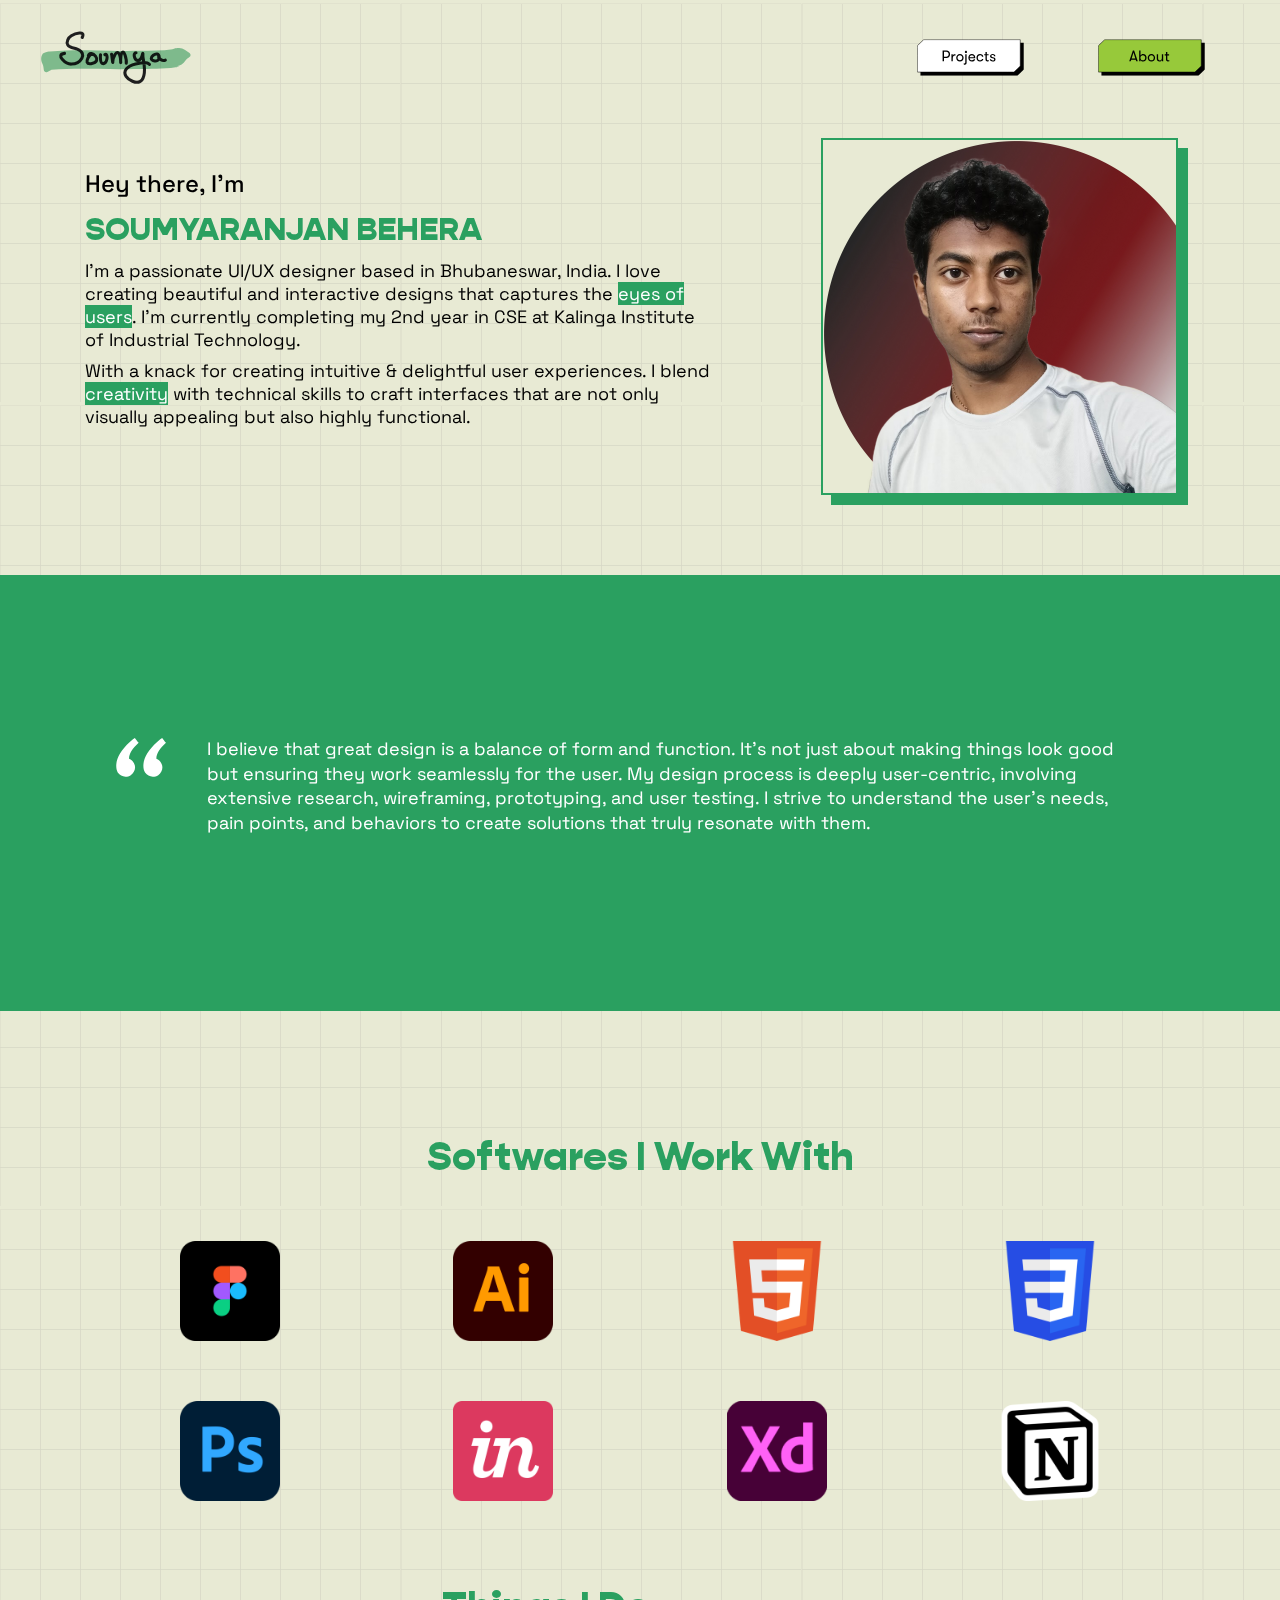
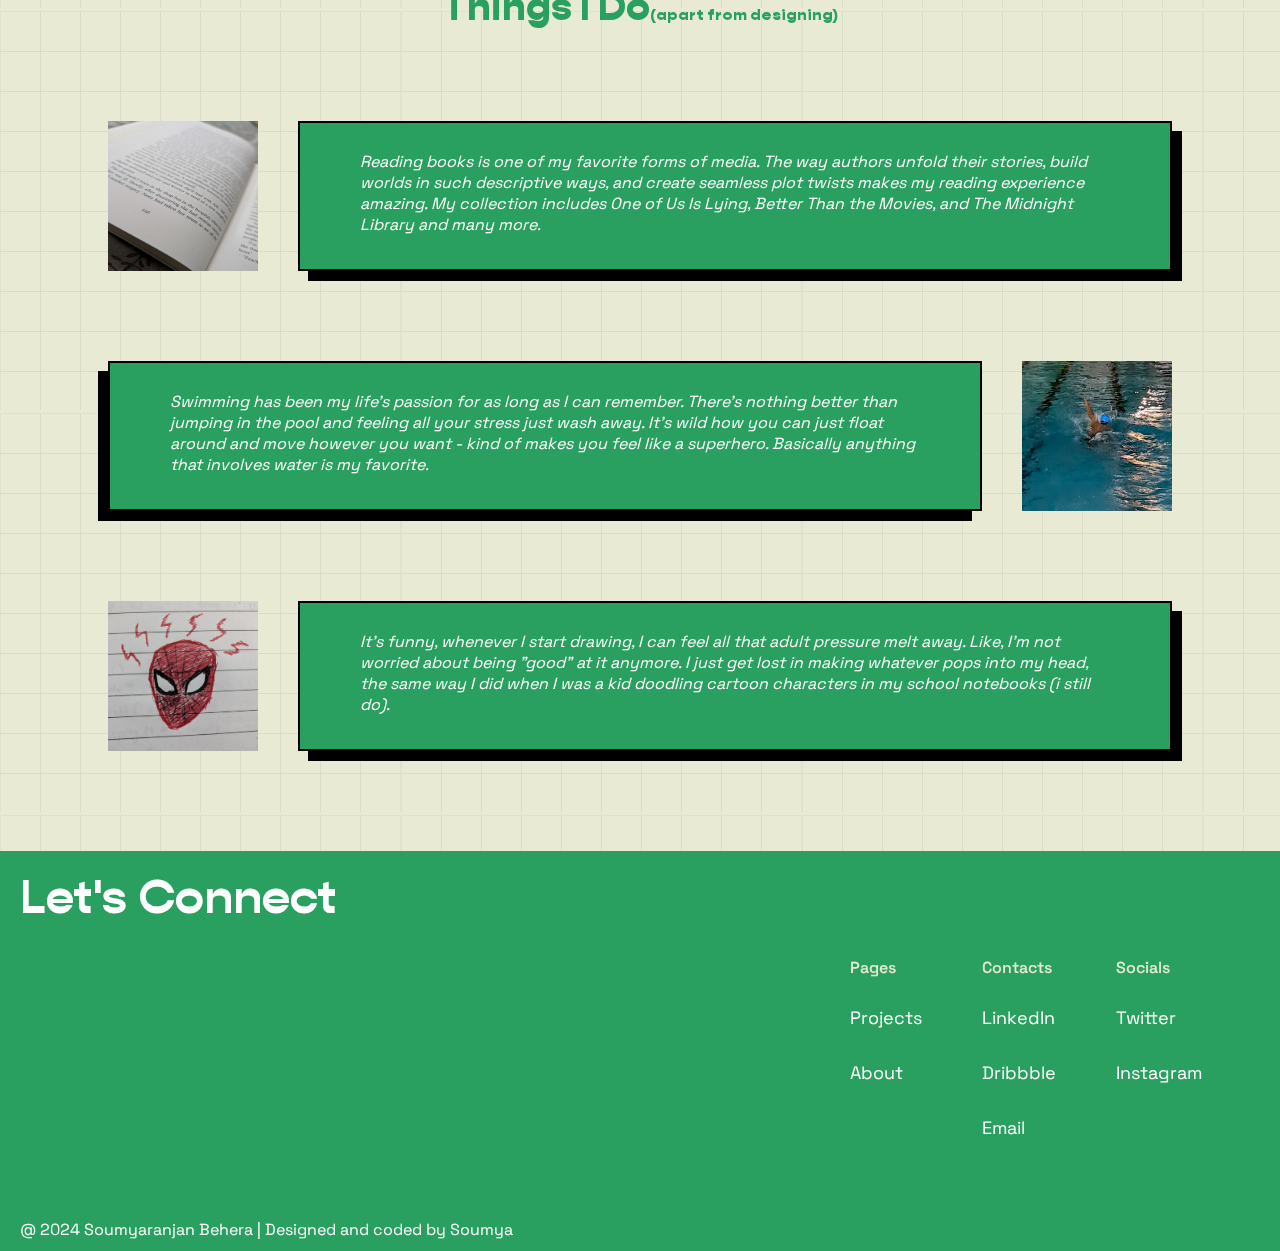
==== commit 765fbae7: "Added new Project" ====
--- a/about.html
+++ b/about.html
@@ -12,7 +12,7 @@
 <body>
   <nav class="navbar">
     <div class="navdiv">
-      <div class="logo">
+      <div>
         <a href="index.html"><svg width="150" height="53" viewBox="0 0 150 53" fill="none" xmlns="http://www.w3.org/2000/svg">
           <path d="M41.222 6.47874C44.9333 -0.943703 33.6489 2.62897 30.3239 4.7133C27.4655 6.50514 24.8945 10.6478 26.827 14.0158C28.359 16.6859 33.6786 17.0891 36.2652 18.1238C47.3737 22.5672 39.4017 32.96 30.3578 33.096C24.7397 33.1805 14.0099 23.5539 23.4998 22.3676" stroke="#1E1E1E" stroke-width="3.0565" stroke-linecap="round" stroke-linejoin="round"/>
           <path d="M51.0005 23.5895C51.0005 19.81 40.2949 34.0431 50.1178 32.6883C63.5334 30.8379 49.2609 17.104 47.3338 24.8117" stroke="#1E1E1E" stroke-width="3.0565" stroke-linecap="round" stroke-linejoin="round"/>
@@ -55,7 +55,7 @@
         With a knack for creating intuitive & delightful user experiences. I blend <span class="clr">creativity</span> with technical skills to craft interfaces that are not only visually appealing but also highly functional.
       </p>
     </div>
-    <img class="myimg" src="./assets/imgs/myph.png">
+    <img class="myimg" src="./assets/imgs/pfp.jpg">
   </section>
 
   <section>
@@ -97,16 +97,16 @@
     </div>
     <div class="thing2">
       <img class="pic" src="assets/imgs/swim.png">
-      <div class="exp1">Lorem Ipsum is simply dummy text of the printing and typesetting industry. Lorem Ipsum has been the industry's standard dummy text ever since the 1500s, when an unknown printer took a galley of type and scrambled it to make a type specimen book. It has survived not only five centuries</div>
+      <div class="exp1">Swimming has been my life's passion for as long as I can remember.  There's nothing better than jumping in the pool and feeling all your stress just wash away. It's wild how you can just float around and move however you want - kind of makes you feel like a superhero. Basically anything that involves water is my favorite.</div>
     </div>
     <div class="thing1">
       <img class="pic" src="assets/imgs/doddle.jpg">
-      <div class="exp">Lorem Ipsum is simply dummy text of the printing and typesetting industry. Lorem Ipsum has been the industry's standard dummy text ever since the 1500s, when an unknown printer took a galley of type and scrambled it to make a type specimen book. It has survived not only five centuries</div>
+      <div class="exp">It's funny, whenever I start drawing, I can feel all that adult pressure melt away. Like, I'm not worried about being "good" at it anymore. I just get lost in making whatever pops into my head, the same way I did when I was a kid doodling cartoon characters in my school notebooks (i still do). </div>
     </div>
-    <div class="thing2">
+    <!-- <div class="thing2">
       <img class="pic" src="assets/imgs/myph.png">
       <div class="exp1">Lorem Ipsum is simply dummy text of the printing and typesetting industry. Lorem Ipsum has been the industry's standard dummy text ever since the 1500s, when an unknown printer took a galley of type and scrambled it to make a type specimen book. It has survived not only five centuries</div>
-    </div>
+    </div> -->
   </section>
 
   <footer class="footer">
--- a/about.css
+++ b/about.css
@@ -1,38 +1,30 @@
+@import url("font/gopher/stylesheet.css");
+
 body{
   background-color: #E8EAD4;
   background-image: url("./assets/imgs/txt0.png");
-}
-
-@import url("font/gopher/stylesheet.css");
+  font: gopher;
+}
 
 *{
   margin: 0;
 }
 
 .navbar{
-  margin-left: 40px;
-  margin-top: 30px;
+  margin-left: 3.2%;
+  margin-top: 2.4%;
 }
 
 .navdiv{
   display: flex;
   align-items: center;
   justify-content: space-between;
-}
-
-.logo{
-  font-size: 16px;
-  width: 134px;
-  font-family: "Space Grotesk";
-  font-style: italic;
-  margin-bottom: none;
-  margin-top: none;
 }
 
 li {
   list-style: none;
   display: inline-block;
-  margin-right: 52px;
+  margin-right: 8.9vh;
 }
 
 .btn{
@@ -112,8 +104,8 @@
 }
 
 .clr{
-  color: #2AA060;
-  background-color: #ECE757;
+  color: #fff;
+  background-color: #2AA060;
 }
 
 .qt{
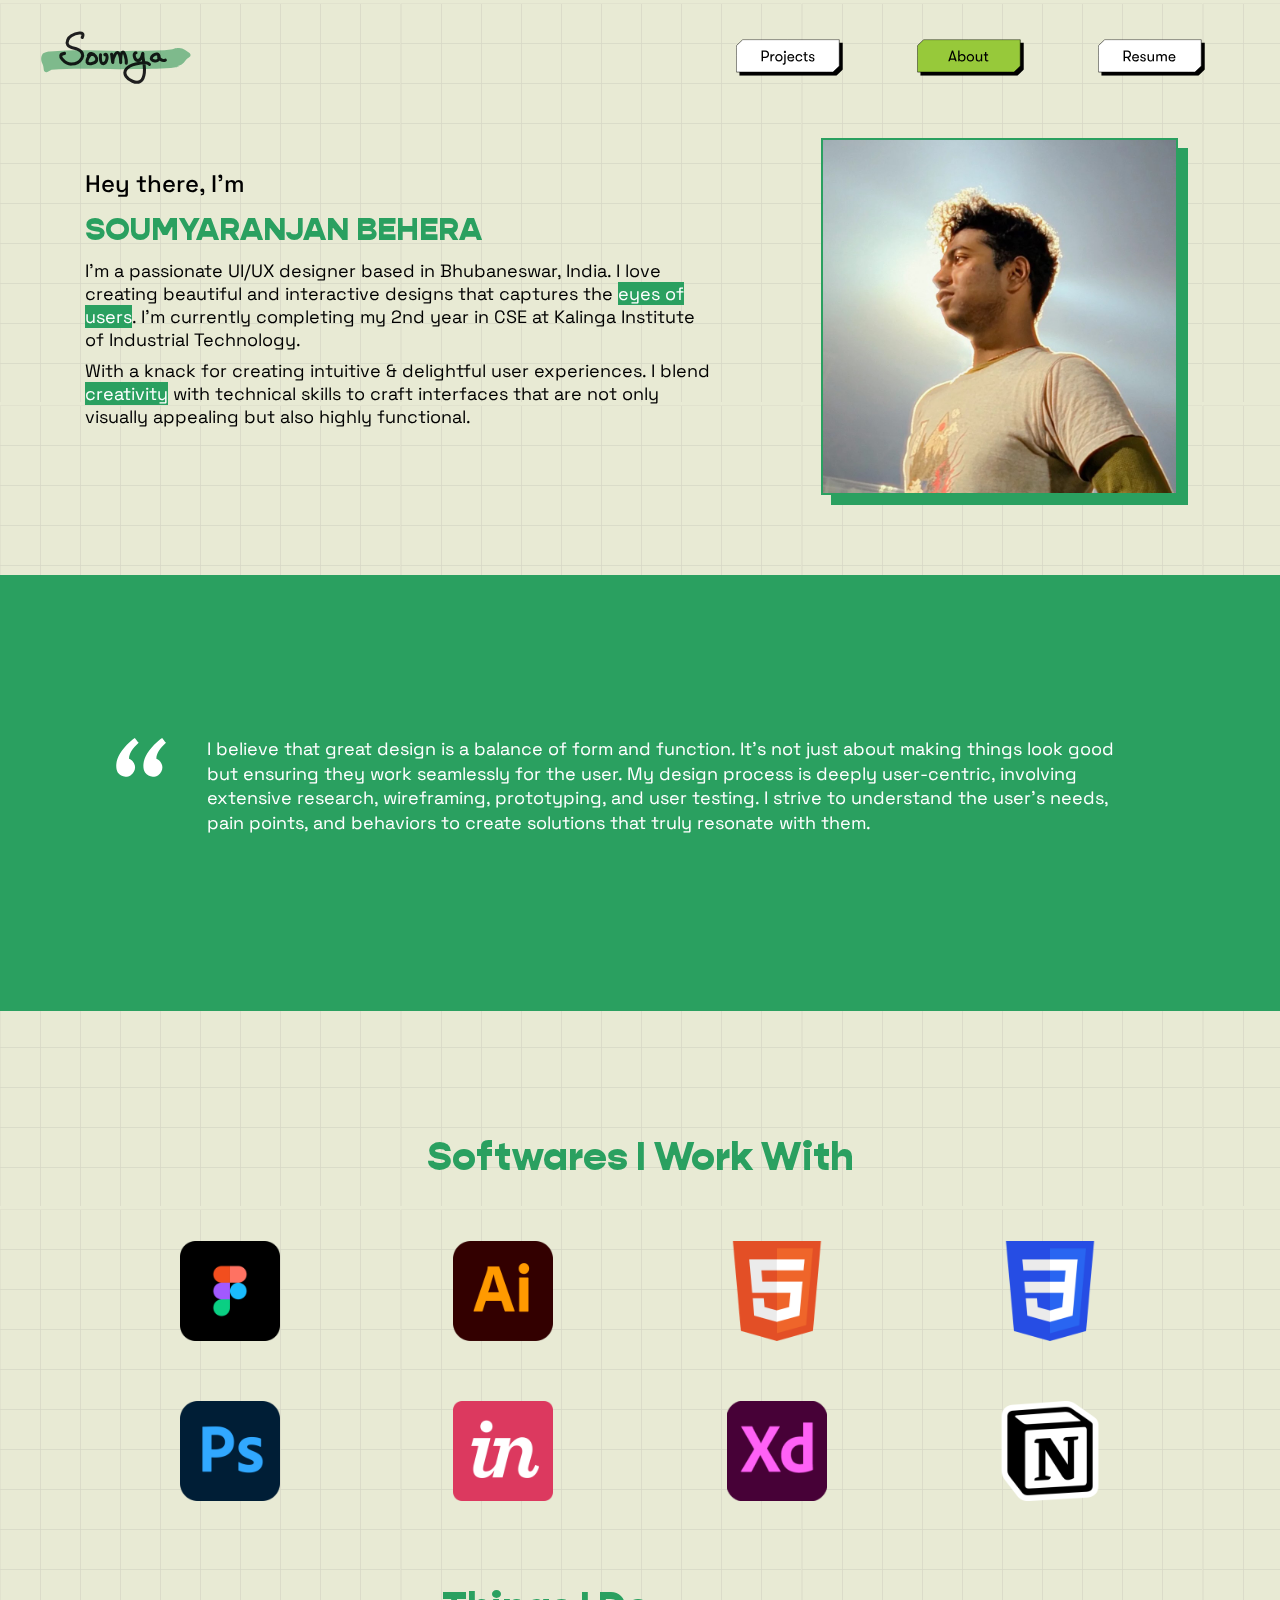
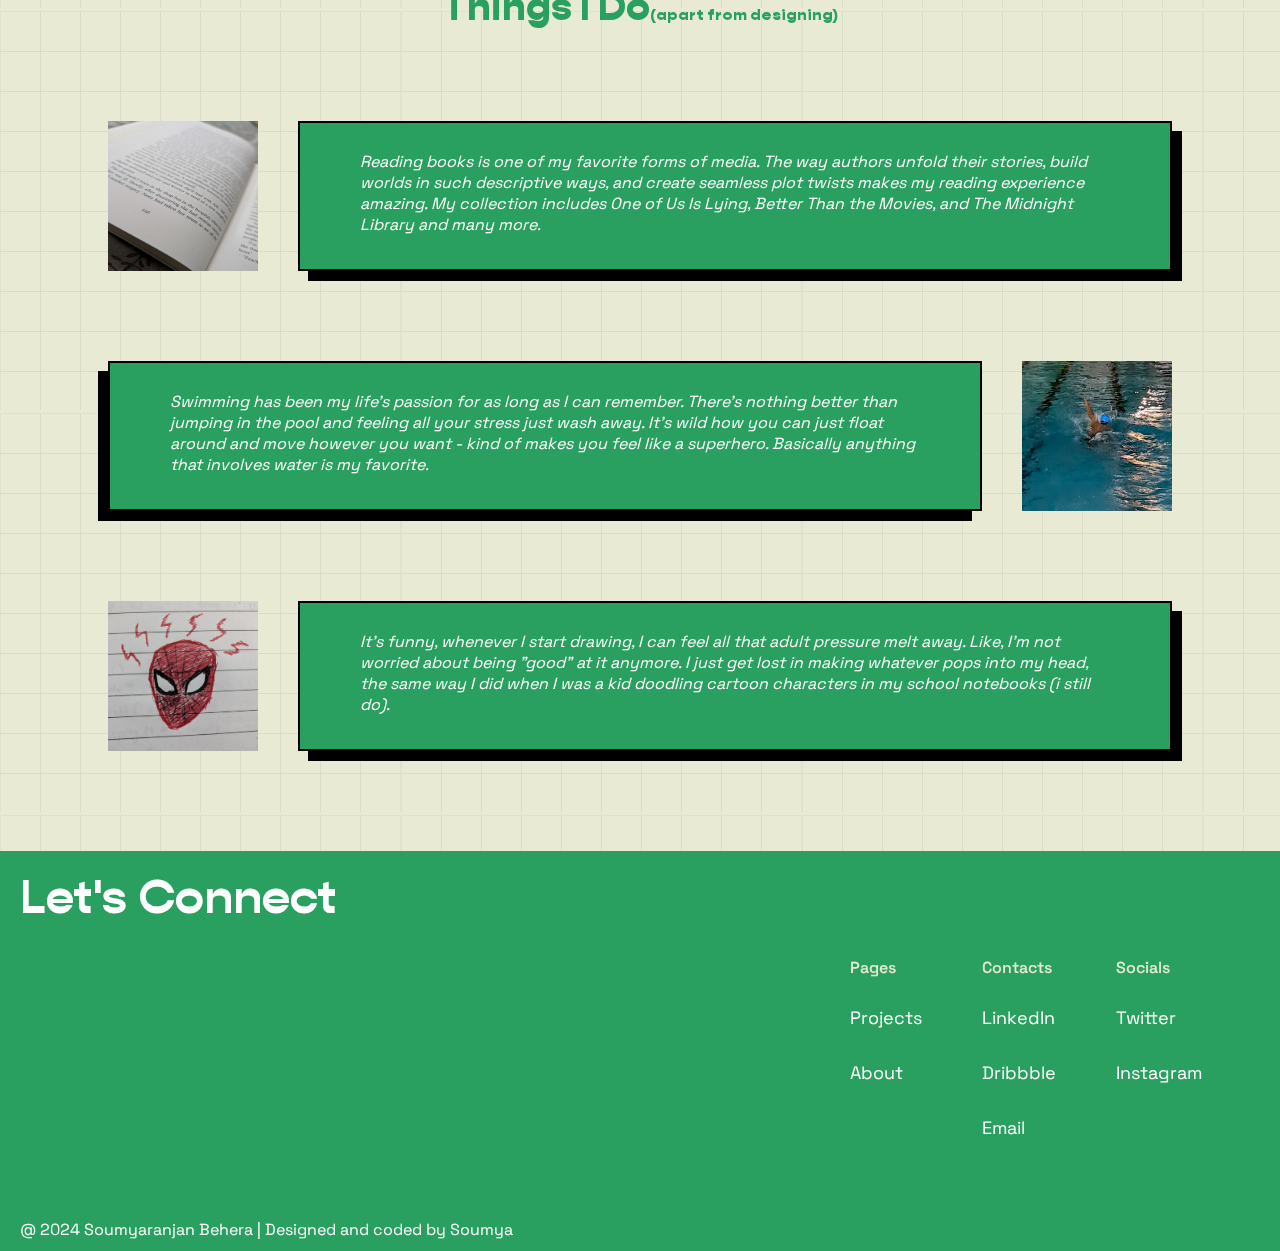
==== commit a1a19807: "Added Resume" ====
--- a/about.html
+++ b/about.html
@@ -33,6 +33,10 @@
         <li><a href="#">
           <img class="btn" src="./assets/svgs/about_gr.svg" alt="about">
         </a></li>
+
+        <li><a href="#">
+          <img class="btn" src="./assets/svgs/cv.svg" alt="projects">
+        </a></li>
       </ul>
     </div>
   </nav>
@@ -55,7 +59,7 @@
         With a knack for creating intuitive & delightful user experiences. I blend <span class="clr">creativity</span> with technical skills to craft interfaces that are not only visually appealing but also highly functional.
       </p>
     </div>
-    <img class="myimg" src="./assets/imgs/pfp.jpg">
+    <img class="myimg" src="./assets/imgs/potrt.jpg">
   </section>
 
   <section>
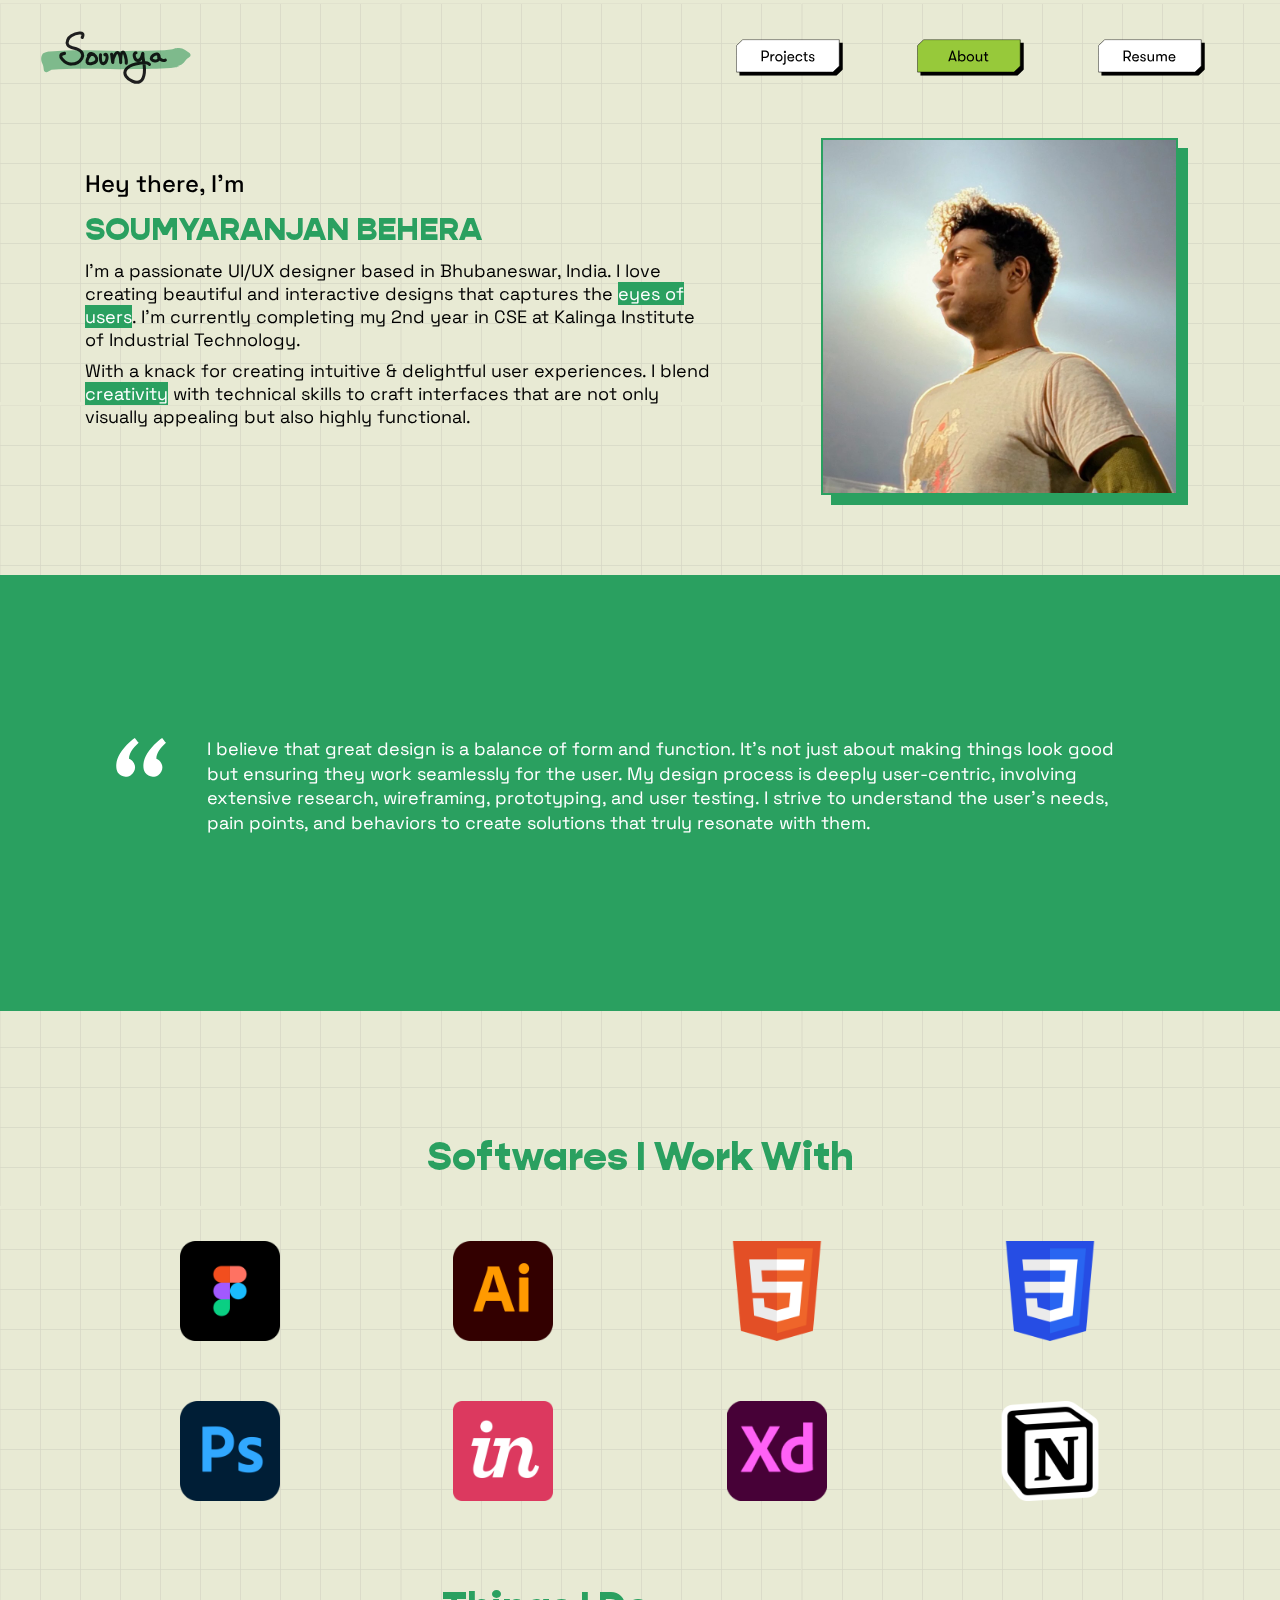
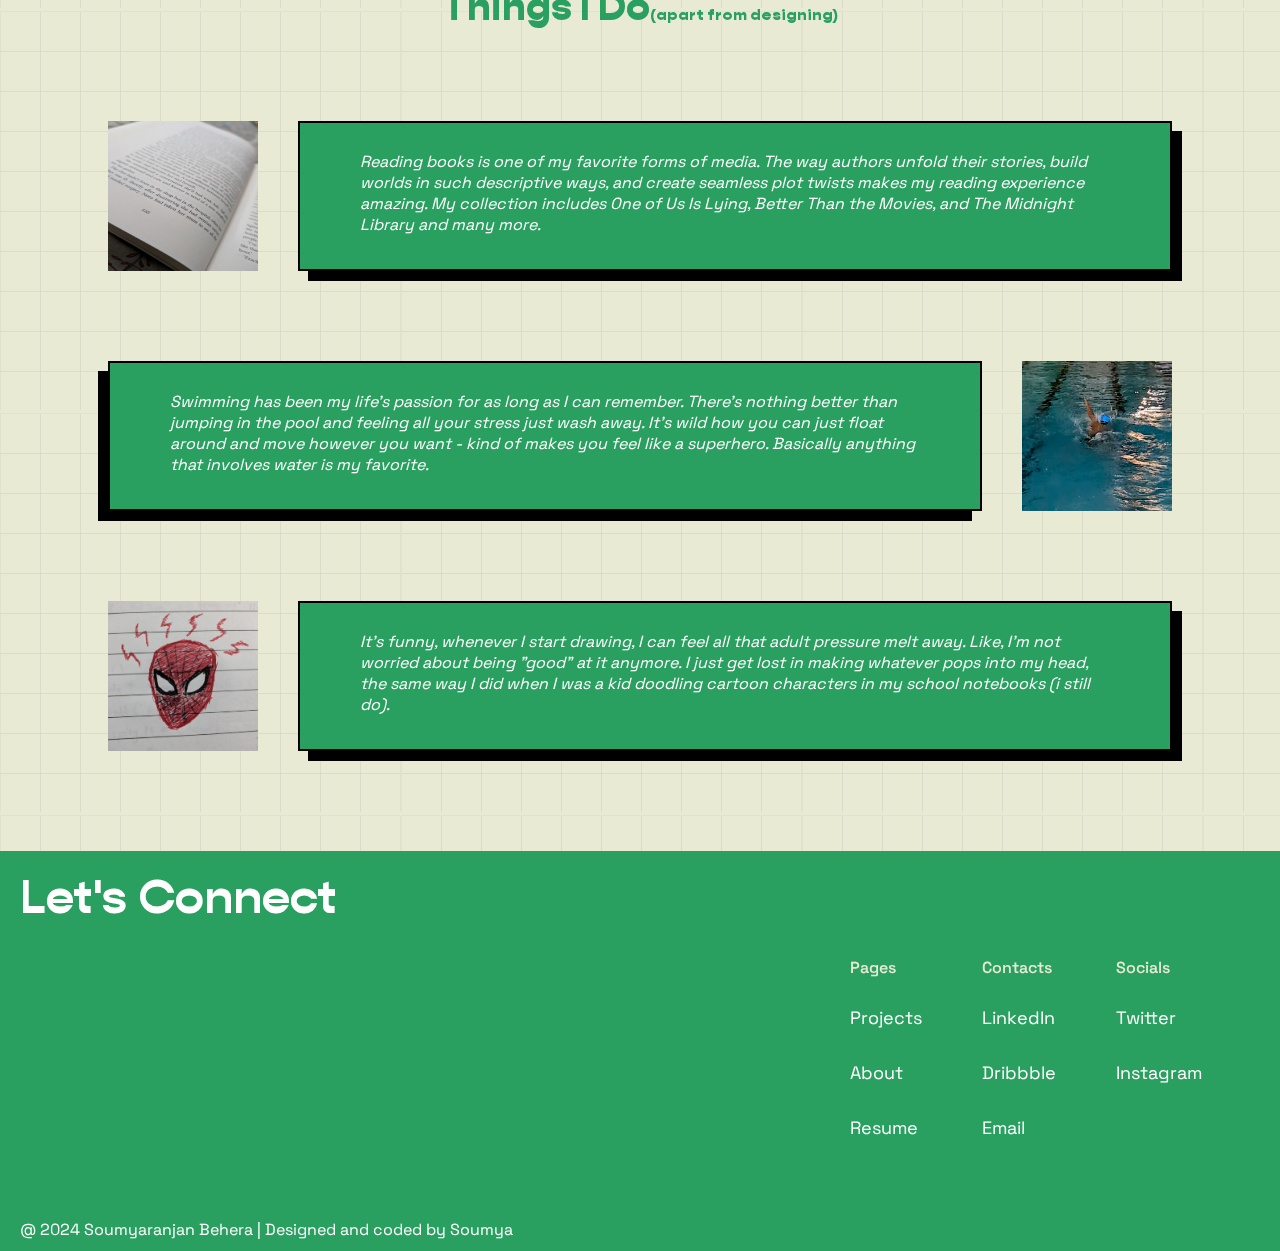
==== commit 27a054d0: "Updated Logos" ====
--- a/about.html
+++ b/about.html
@@ -3,6 +3,7 @@
 <html>
 <head>
   <title>portfolio.about</title>
+  <link rel="icon" type="image/x-icon" href="assets/imgs/pf.png">
   <link rel="stylesheet" href="about.css">
   <link rel="preconnect" href="https://fonts.googleapis.com">
   <link rel="preconnect" href="https://fonts.gstatic.com" crossorigin>
@@ -34,7 +35,7 @@
           <img class="btn" src="./assets/svgs/about_gr.svg" alt="about">
         </a></li>
 
-        <li><a href="#">
+        <li><a target="_blank" href="assets/soumya_cv.pdf">
           <img class="btn" src="./assets/svgs/cv.svg" alt="projects">
         </a></li>
       </ul>
@@ -120,8 +121,8 @@
         <p class="bar">Pages</p>
         <div class="pages">
           <a class="style" href="./index.html">Projects</a>
-          
           <a class="style" href="./about.html">About</a>
+          <a target="_blank" class="style" href="assets/soumya_cv.pdf">Resume</a>
         </div>
       </div>
       <div class="contac">
